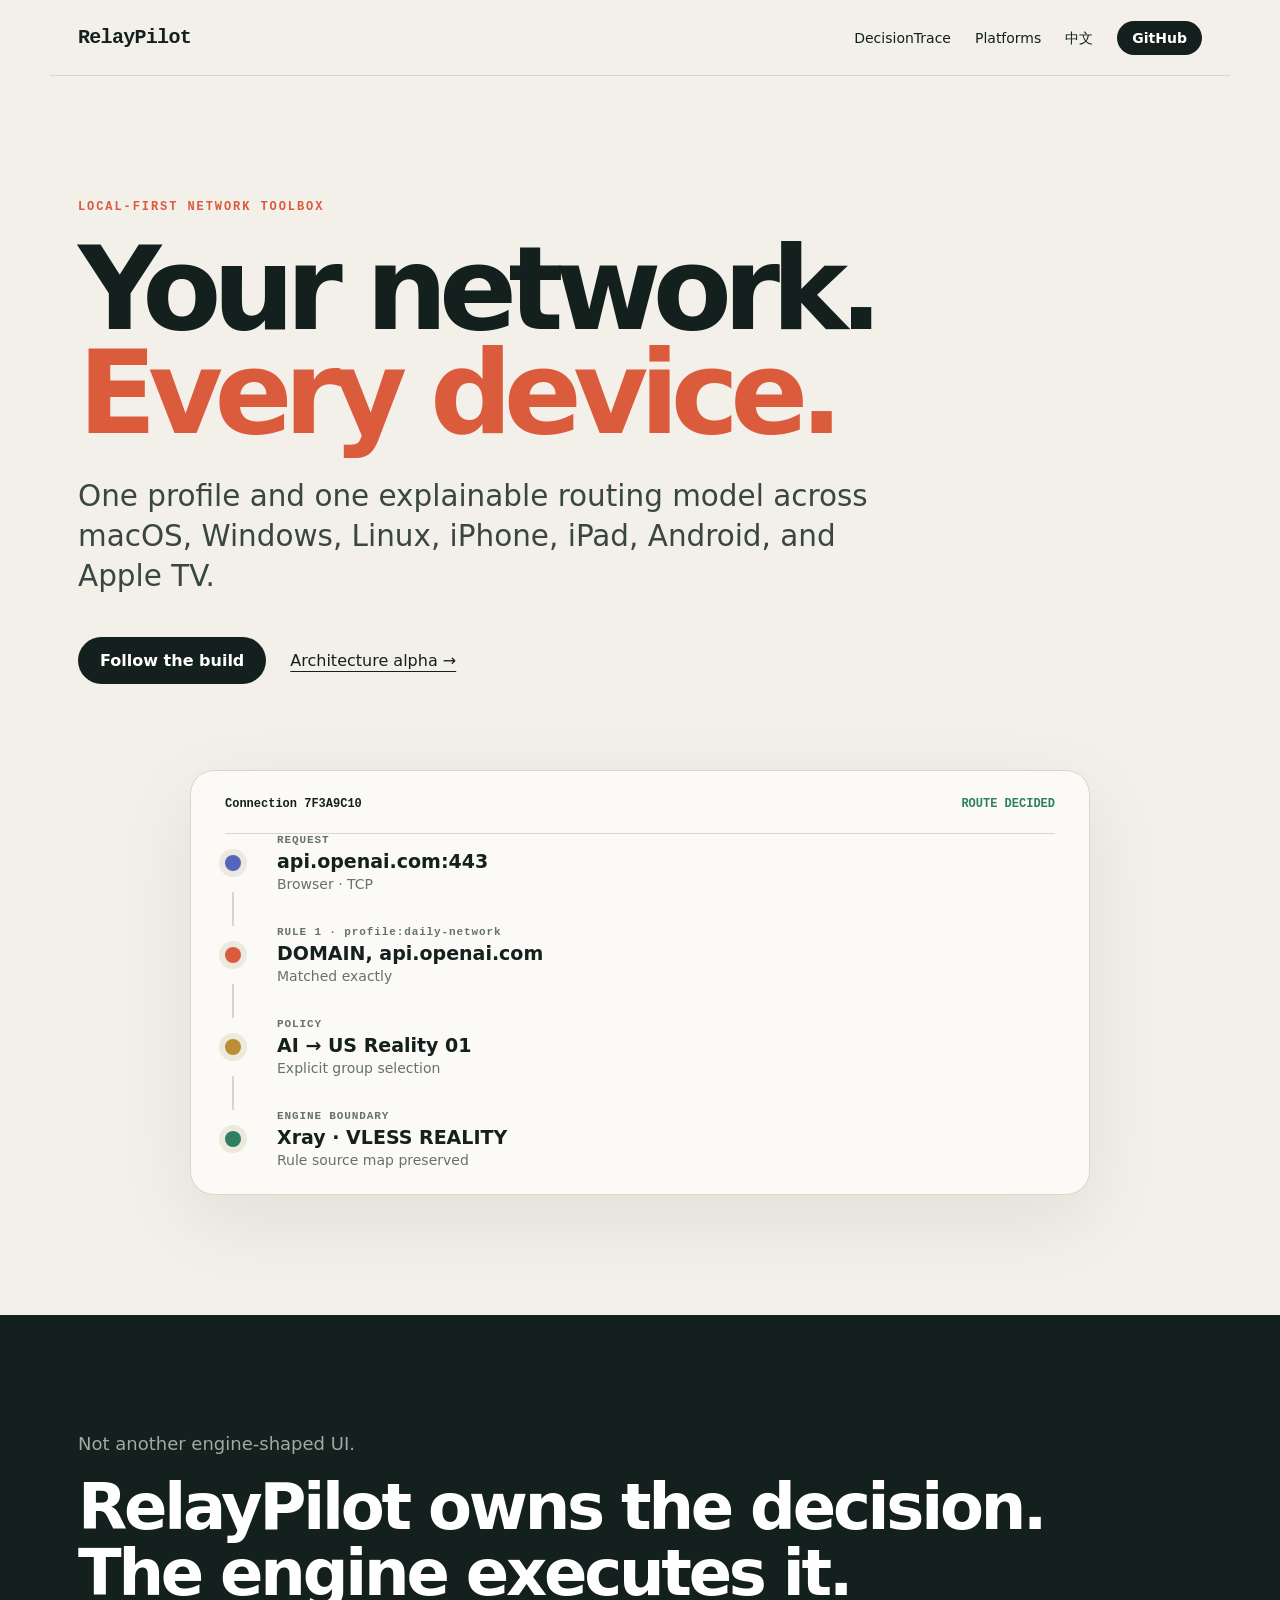
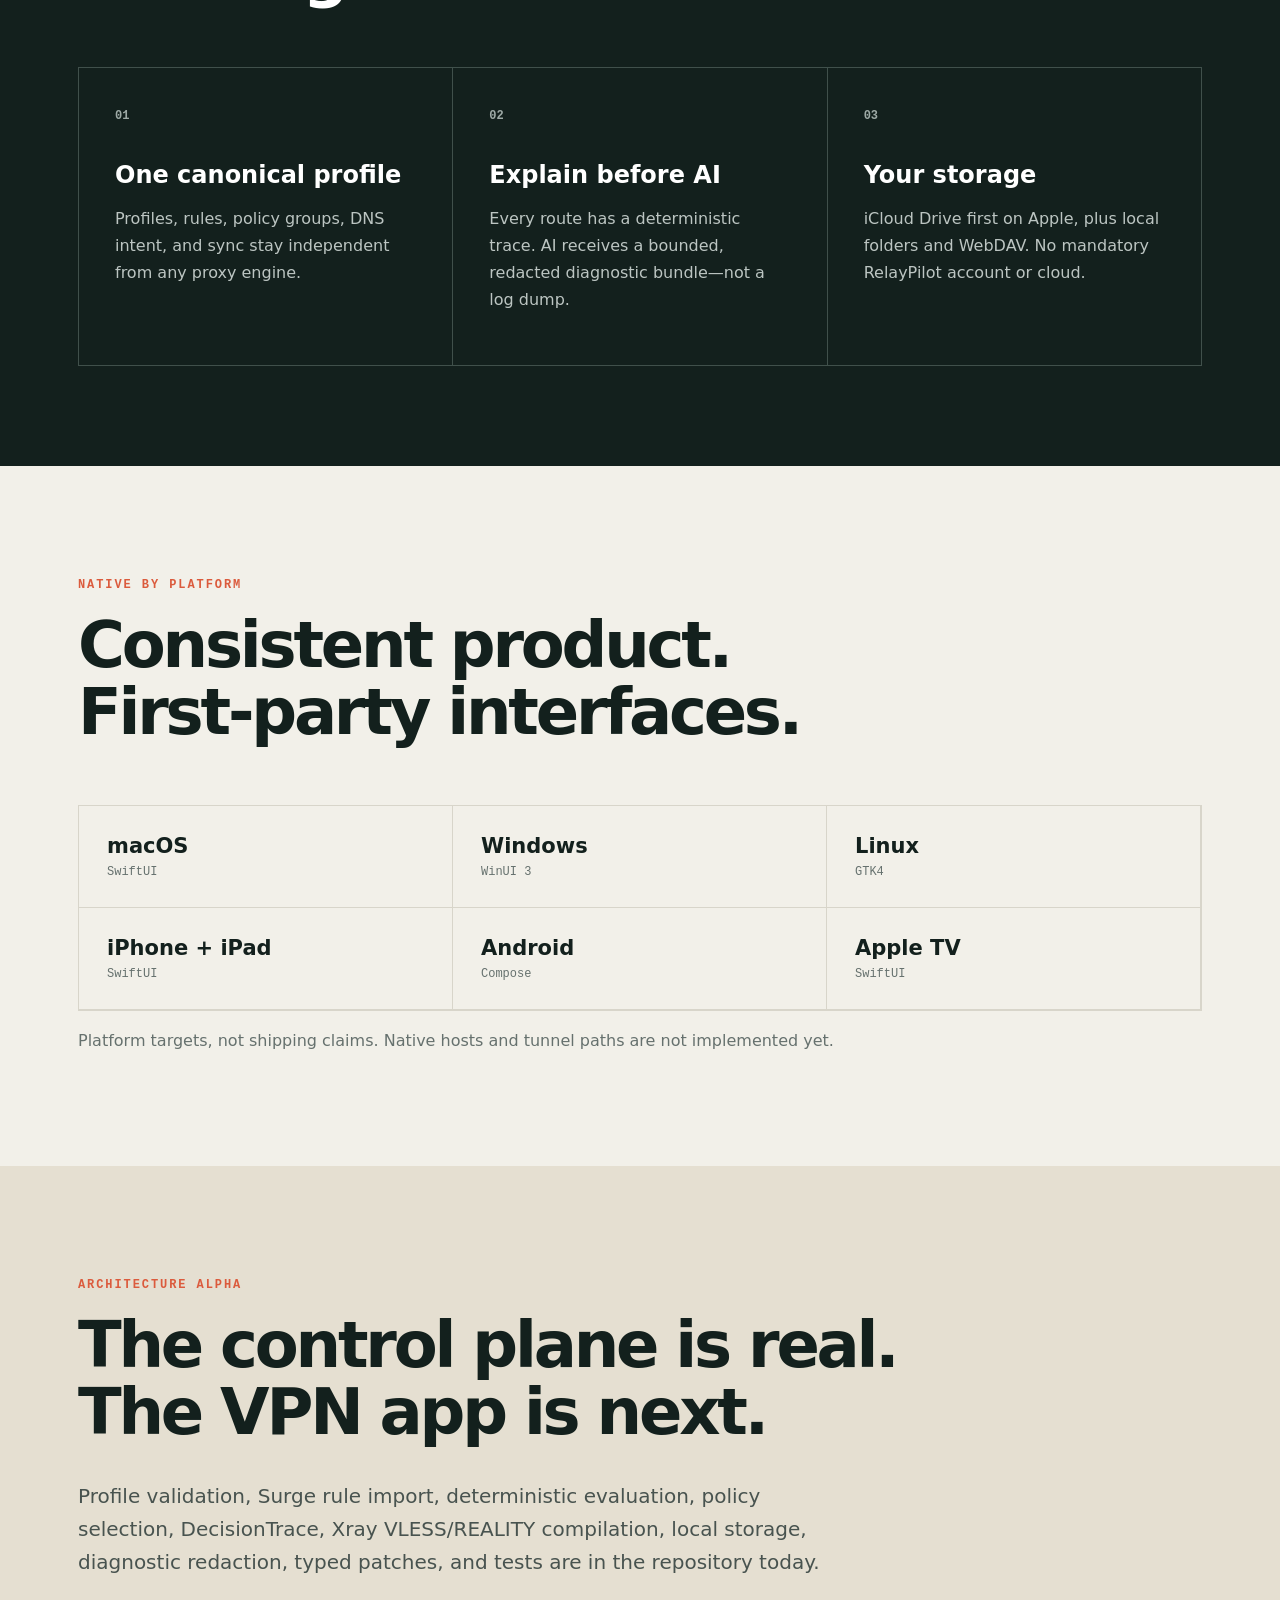
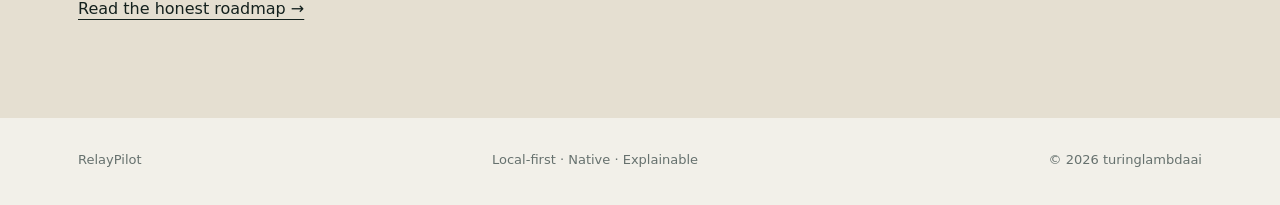
==== site/index.html @ aa58bad5 "Bootstrap RelayPilot control plane" ====
<!doctype html>
<html lang="en">
<head>
  <meta charset="utf-8">
  <meta name="viewport" content="width=device-width, initial-scale=1">
  <meta name="description" content="RelayPilot — one understandable network across every device you own.">
  <title>RelayPilot — Your network. Every device.</title>
  <link rel="stylesheet" href="styles.css">
</head>
<body>
  <nav>
    <a class="brand" href="#">RelayPilot</a>
    <div><a href="#trace">DecisionTrace</a><a href="#platforms">Platforms</a><a href="zh-CN.html">中文</a><a class="button small" href="https://github.com/turinglambdaai/relaypilot">GitHub</a></div>
  </nav>
  <main>
    <section class="hero">
      <p class="eyebrow">LOCAL-FIRST NETWORK TOOLBOX</p>
      <h1>Your network.<br><span>Every device.</span></h1>
      <p class="lead">One profile and one explainable routing model across macOS, Windows, Linux, iPhone, iPad, Android, and Apple TV.</p>
      <div class="actions"><a class="button" href="https://github.com/turinglambdaai/relaypilot">Follow the build</a><a class="text-link" href="#status">Architecture alpha →</a></div>
    </section>

    <section id="trace" class="trace-card">
      <div class="trace-head"><span>Connection 7F3A9C10</span><span class="success">ROUTE DECIDED</span></div>
      <div class="trace-row"><span class="dot app"></span><div><small>REQUEST</small><strong>api.openai.com:443</strong><p>Browser · TCP</p></div></div>
      <div class="connector"></div>
      <div class="trace-row"><span class="dot rule"></span><div><small>RULE 1 · profile:daily-network</small><strong>DOMAIN, api.openai.com</strong><p>Matched exactly</p></div></div>
      <div class="connector"></div>
      <div class="trace-row"><span class="dot policy"></span><div><small>POLICY</small><strong>AI → US Reality 01</strong><p>Explicit group selection</p></div></div>
      <div class="connector"></div>
      <div class="trace-row"><span class="dot engine"></span><div><small>ENGINE BOUNDARY</small><strong>Xray · VLESS REALITY</strong><p>Rule source map preserved</p></div></div>
    </section>

    <section class="statement">
      <p>Not another engine-shaped UI.</p>
      <h2>RelayPilot owns the decision.<br>The engine executes it.</h2>
      <div class="grid">
        <article><span>01</span><h3>One canonical profile</h3><p>Profiles, rules, policy groups, DNS intent, and sync stay independent from any proxy engine.</p></article>
        <article><span>02</span><h3>Explain before AI</h3><p>Every route has a deterministic trace. AI receives a bounded, redacted diagnostic bundle—not a log dump.</p></article>
        <article><span>03</span><h3>Your storage</h3><p>iCloud Drive first on Apple, plus local folders and WebDAV. No mandatory RelayPilot account or cloud.</p></article>
      </div>
    </section>

    <section id="platforms" class="platforms">
      <p class="eyebrow">NATIVE BY PLATFORM</p>
      <h2>Consistent product.<br>First-party interfaces.</h2>
      <div class="platform-grid"><span>macOS<small>SwiftUI</small></span><span>Windows<small>WinUI 3</small></span><span>Linux<small>GTK4</small></span><span>iPhone + iPad<small>SwiftUI</small></span><span>Android<small>Compose</small></span><span>Apple TV<small>SwiftUI</small></span></div>
      <p class="honest">Platform targets, not shipping claims. Native hosts and tunnel paths are not implemented yet.</p>
    </section>

    <section id="status" class="status">
      <p class="eyebrow">ARCHITECTURE ALPHA</p>
      <h2>The control plane is real.<br>The VPN app is next.</h2>
      <p>Profile validation, Surge rule import, deterministic evaluation, policy selection, DecisionTrace, Xray VLESS/REALITY compilation, local storage, diagnostic redaction, typed patches, and tests are in the repository today.</p>
      <a class="text-link" href="https://github.com/turinglambdaai/relaypilot/blob/main/ROADMAP.md">Read the honest roadmap →</a>
    </section>
  </main>
  <footer><span>RelayPilot</span><span>Local-first · Native · Explainable</span><span>© 2026 turinglambdaai</span></footer>
</body>
</html>
---- site/styles.css ----
:root{--ink:#13201d;--muted:#66716e;--paper:#f2f0e9;--card:#fbfaf6;--accent:#db5b3d;--green:#2f7f63;--line:#d8d5ca}*{box-sizing:border-box}html{scroll-behavior:smooth}body{margin:0;background:var(--paper);color:var(--ink);font-family:Inter,ui-sans-serif,system-ui,-apple-system,"Segoe UI",sans-serif}nav{height:76px;max-width:1180px;margin:auto;display:flex;align-items:center;justify-content:space-between;padding:0 28px;border-bottom:1px solid var(--line)}nav a{color:var(--ink);text-decoration:none;margin-left:24px;font-size:14px}.brand{font:700 20px ui-monospace,SFMono-Regular,Menlo,monospace;letter-spacing:-.7px;margin:0}.button{display:inline-block;background:var(--ink);color:white!important;border-radius:999px;padding:14px 22px;text-decoration:none;font-weight:650}.button.small{padding:9px 15px}.hero{max-width:1180px;margin:0 auto;padding:112px 28px 86px}.eyebrow{font:650 12px ui-monospace,SFMono-Regular,Menlo,monospace;letter-spacing:.16em;color:var(--accent);text-transform:uppercase}.hero h1{font-size:clamp(56px,9vw,124px);line-height:.9;letter-spacing:-.075em;margin:24px 0 32px;max-width:1000px}.hero h1 span{color:var(--accent)}.lead{font-size:clamp(20px,2.3vw,31px);line-height:1.35;max-width:800px;color:#394642}.actions{display:flex;gap:24px;align-items:center;margin-top:40px}.text-link{color:var(--ink);text-underline-offset:5px}.trace-card{max-width:900px;margin:0 auto 120px;background:var(--card);border:1px solid var(--line);border-radius:24px;padding:26px 34px;box-shadow:0 24px 80px rgba(19,32,29,.08)}.trace-head{display:flex;justify-content:space-between;padding-bottom:22px;border-bottom:1px solid var(--line);font:600 12px ui-monospace,SFMono-Regular,Menlo,monospace}.success{color:var(--green)}.trace-row{display:grid;grid-template-columns:36px 1fr;gap:16px;align-items:center}.trace-row small{display:block;color:var(--muted);font:600 11px ui-monospace,SFMono-Regular,Menlo,monospace;letter-spacing:.08em}.trace-row strong{display:block;font-size:19px;margin-top:4px}.trace-row p{margin:4px 0 0;color:var(--muted);font-size:14px}.dot{width:16px;height:16px;border-radius:50%;display:block;box-shadow:0 0 0 6px #ece9df}.dot.app{background:#5466bb}.dot.rule{background:var(--accent)}.dot.policy{background:#bc8d32}.dot.engine{background:var(--green)}.connector{height:34px;border-left:2px solid var(--line);margin-left:7px}.statement,.platforms,.status{padding:100px max(28px,calc((100vw - 1124px)/2))}.statement{background:var(--ink);color:white}.statement>p{color:#9eaaa6;font-size:18px}.statement h2,.platforms h2,.status h2{font-size:clamp(38px,5vw,67px);letter-spacing:-.05em;line-height:1.04;margin:20px 0 60px}.grid{display:grid;grid-template-columns:repeat(3,1fr);gap:1px;background:#40504b;border:1px solid #40504b}.grid article{background:var(--ink);padding:36px}.grid article>span{color:#9eaaa6;font:600 12px ui-monospace,SFMono-Regular,Menlo,monospace}.grid h3{font-size:24px;margin:38px 0 12px}.grid p{color:#bcc5c2;line-height:1.7}.platform-grid{display:grid;grid-template-columns:repeat(3,1fr);border:1px solid var(--line)}.platform-grid span{font-size:21px;font-weight:650;padding:28px;border:1px solid var(--line);margin:-1px 0 0 -1px}.platform-grid small{display:block;color:var(--muted);font:500 12px ui-monospace,SFMono-Regular,Menlo,monospace;margin-top:7px}.honest{color:var(--muted);margin-top:20px}.status{background:#e5dfd1}.status>p:not(.eyebrow){max-width:780px;font-size:20px;line-height:1.65;color:#48534f}.status h2{margin-bottom:34px}footer{max-width:1180px;margin:auto;padding:34px 28px;display:flex;justify-content:space-between;color:var(--muted);font-size:13px}@media(max-width:720px){nav div a:not(.small){display:none}.hero{padding-top:76px}.grid,.platform-grid{grid-template-columns:1fr}.trace-card{margin-left:18px;margin-right:18px;padding:22px}.actions{align-items:flex-start;flex-direction:column}footer{flex-direction:column;gap:12px}}
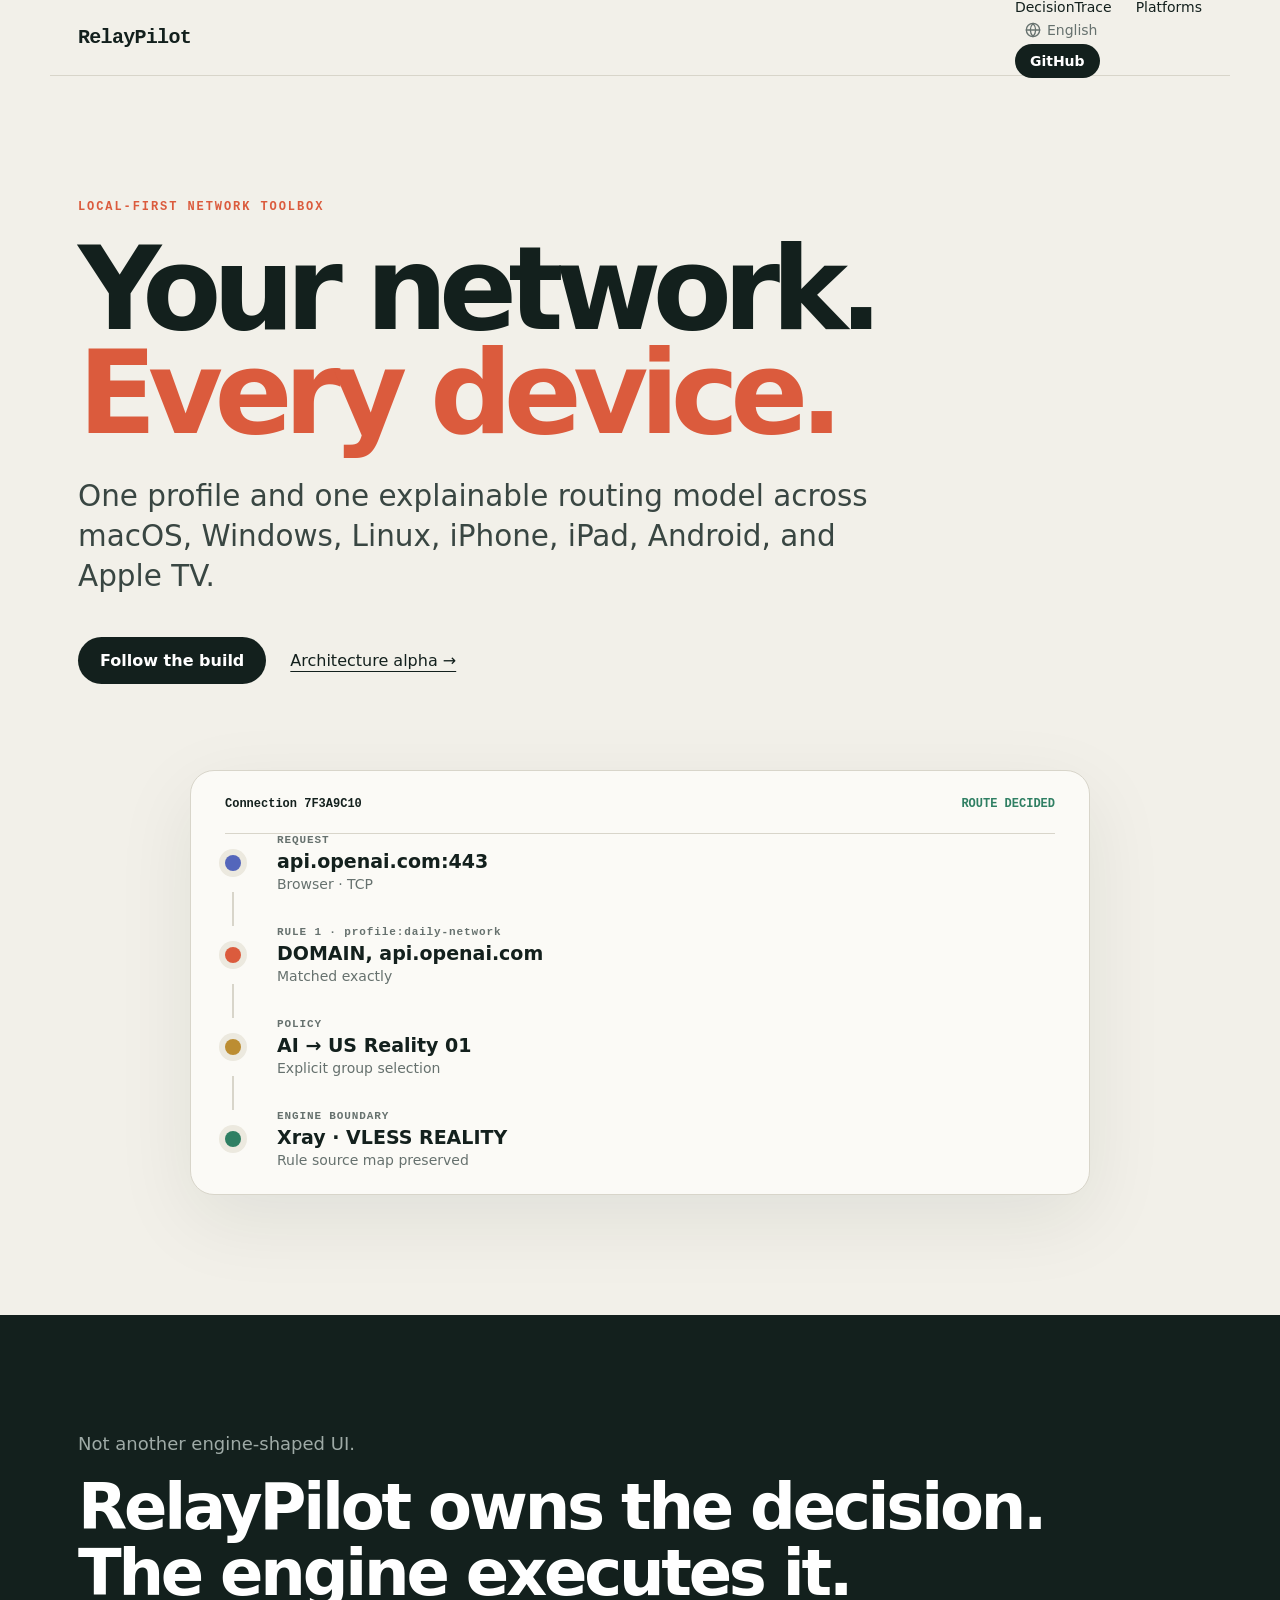
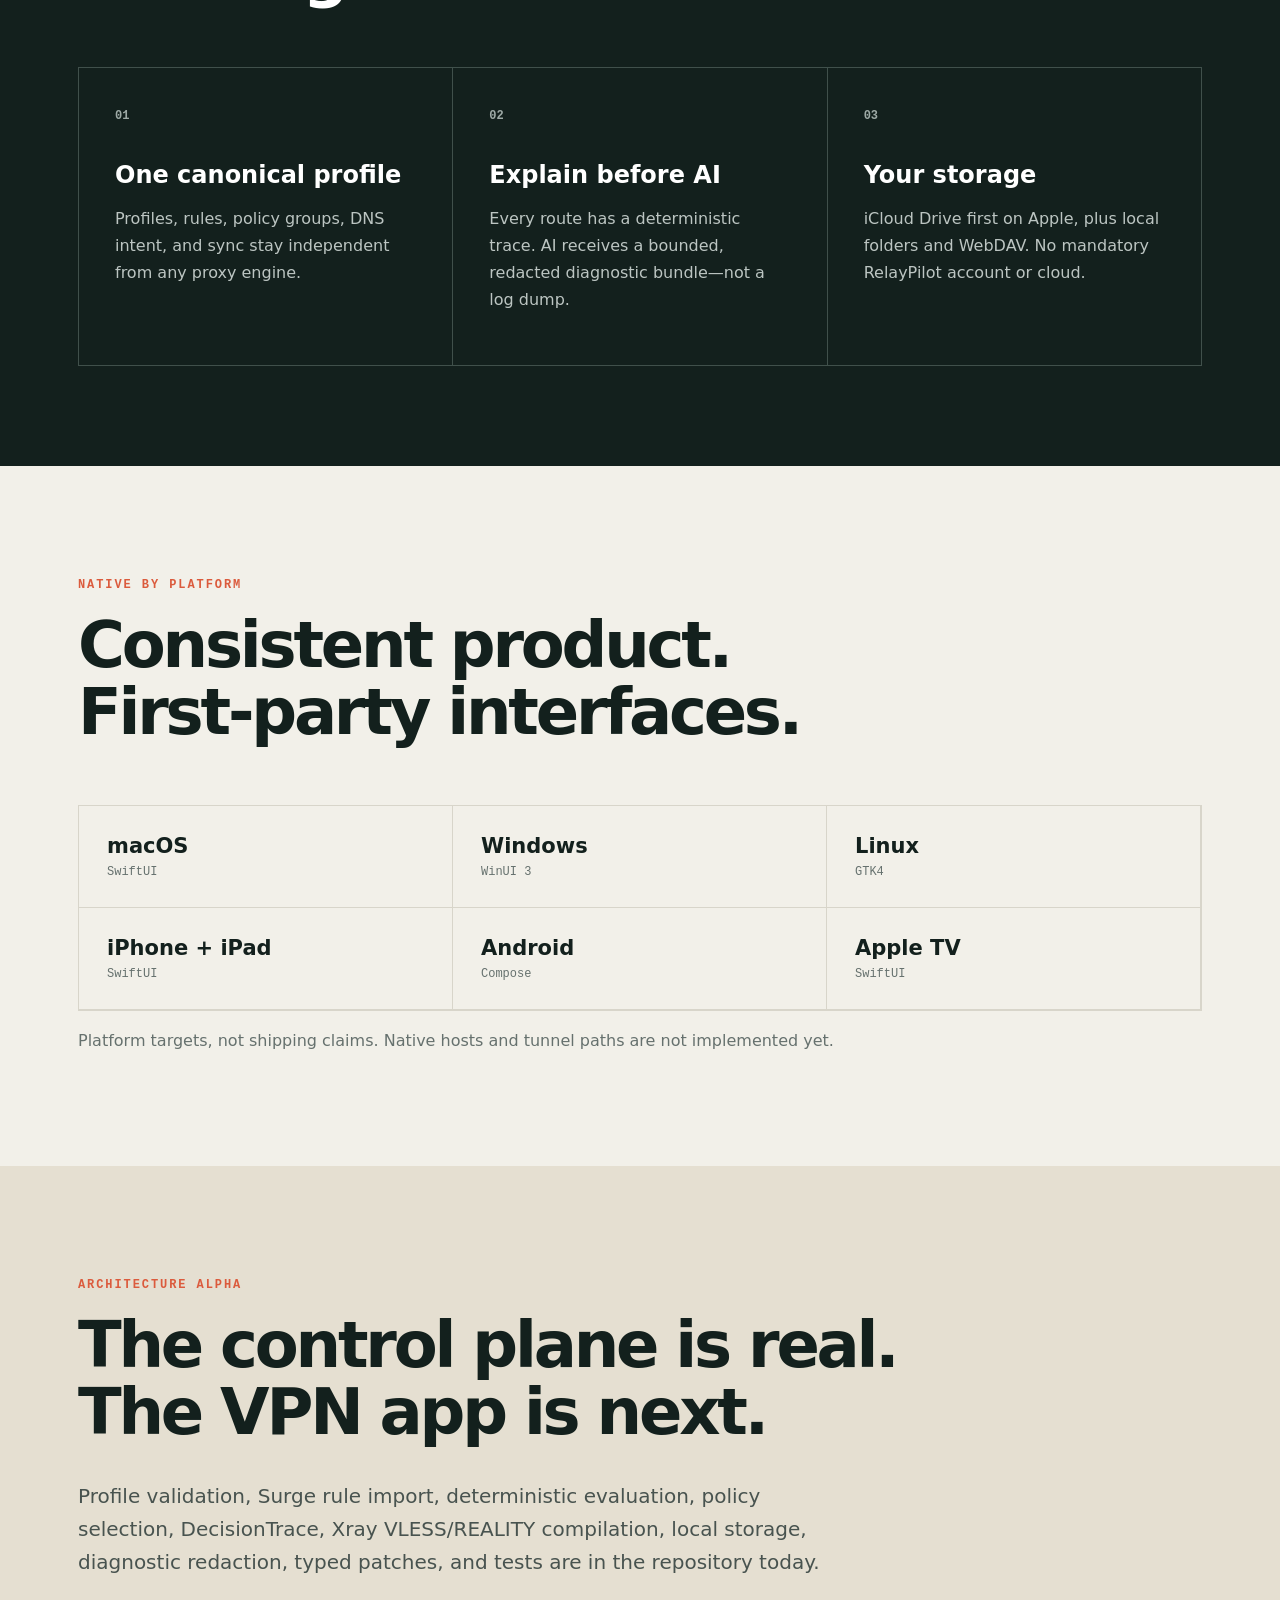
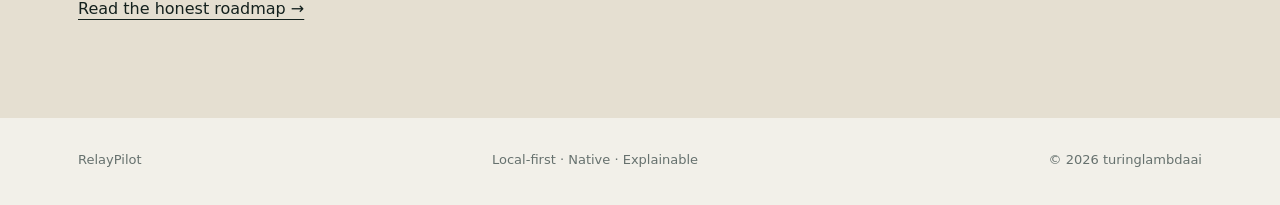
==== commit 78d579aa: "site: merge zh-CN.html into a single bilingual page with the family globe dropdown (old URL redirect" ====
--- a/site/index.html
+++ b/site/index.html
@@ -10,52 +10,108 @@
 <body>
   <nav>
     <a class="brand" href="#">RelayPilot</a>
-    <div><a href="#trace">DecisionTrace</a><a href="#platforms">Platforms</a><a href="zh-CN.html">中文</a><a class="button small" href="https://github.com/turinglambdaai/relaypilot">GitHub</a></div>
+    <div><a href="#trace">DecisionTrace</a><a href="#platforms" data-en="Platforms" data-zh="平台">Platforms</a><div class="lang-dropdown-wrapper">
+      <button class="lang-btn" type="button" onclick="void 0" aria-label="Switch language">
+        <svg width="16" height="16" viewBox="0 0 24 24" fill="none" stroke="currentColor" stroke-width="2" stroke-linecap="round" stroke-linejoin="round"><circle cx="12" cy="12" r="10"></circle><line x1="2" y1="12" x2="22" y2="12"></line><path d="M12 2a15.3 15.3 0 0 1 4 10 15.3 15.3 0 0 1-4 10 15.3 15.3 0 0 1-4-10 15.3 15.3 0 0 1 4-10z"></path></svg>
+        <span id="current-lang-label">English</span>
+      </button>
+      <ul class="lang-menu">
+        <li onclick="setLanguage('en')">English</li>
+        <li onclick="setLanguage('zh')">简体中文</li>
+      </ul>
+    </div><a class="button small" href="https://github.com/turinglambdaai/relaypilot">GitHub</a></div>
   </nav>
   <main>
     <section class="hero">
-      <p class="eyebrow">LOCAL-FIRST NETWORK TOOLBOX</p>
-      <h1>Your network.<br><span>Every device.</span></h1>
-      <p class="lead">One profile and one explainable routing model across macOS, Windows, Linux, iPhone, iPad, Android, and Apple TV.</p>
-      <div class="actions"><a class="button" href="https://github.com/turinglambdaai/relaypilot">Follow the build</a><a class="text-link" href="#status">Architecture alpha →</a></div>
+      <p class="eyebrow" data-en="LOCAL-FIRST NETWORK TOOLBOX" data-zh="LOCAL-FIRST 原生网络工具箱">LOCAL-FIRST NETWORK TOOLBOX</p>
+      <h1 data-en="Your network.<br><span>Every device.</span>" data-zh="你的网络。<br><span>每一台设备。</span>">Your network.<br><span>Every device.</span></h1>
+      <p class="lead" data-en="One profile and one explainable routing model across macOS, Windows, Linux, iPhone, iPad, Android, and Apple TV." data-zh="macOS、Windows、Linux、iPhone、iPad、Android 和 Apple TV 使用同一套 Profile 与可解释路由模型。">One profile and one explainable routing model across macOS, Windows, Linux, iPhone, iPad, Android, and Apple TV.</p>
+      <div class="actions"><a class="button" href="https://github.com/turinglambdaai/relaypilot" data-en="Follow the build" data-zh="关注开发进展">Follow the build</a><a class="text-link" href="#status" data-en="Architecture alpha →" data-zh="架构 Alpha →">Architecture alpha →</a></div>
     </section>
 
     <section id="trace" class="trace-card">
-      <div class="trace-head"><span>Connection 7F3A9C10</span><span class="success">ROUTE DECIDED</span></div>
-      <div class="trace-row"><span class="dot app"></span><div><small>REQUEST</small><strong>api.openai.com:443</strong><p>Browser · TCP</p></div></div>
+      <div class="trace-head"><span data-en="Connection 7F3A9C10" data-zh="连接 7F3A9C10">Connection 7F3A9C10</span><span class="success" data-en="ROUTE DECIDED" data-zh="路由已决定">ROUTE DECIDED</span></div>
+      <div class="trace-row"><span class="dot app"></span><div><small data-en="REQUEST" data-zh="请求">REQUEST</small><strong>api.openai.com:443</strong><p data-en="Browser · TCP" data-zh="浏览器 · TCP">Browser · TCP</p></div></div>
       <div class="connector"></div>
-      <div class="trace-row"><span class="dot rule"></span><div><small>RULE 1 · profile:daily-network</small><strong>DOMAIN, api.openai.com</strong><p>Matched exactly</p></div></div>
+      <div class="trace-row"><span class="dot rule"></span><div><small data-en="RULE 1 · profile:daily-network" data-zh="规则 1 · profile:daily-network">RULE 1 · profile:daily-network</small><strong>DOMAIN, api.openai.com</strong><p data-en="Matched exactly" data-zh="精确匹配">Matched exactly</p></div></div>
       <div class="connector"></div>
-      <div class="trace-row"><span class="dot policy"></span><div><small>POLICY</small><strong>AI → US Reality 01</strong><p>Explicit group selection</p></div></div>
+      <div class="trace-row"><span class="dot policy"></span><div><small data-en="POLICY" data-zh="策略">POLICY</small><strong>AI → US Reality 01</strong><p data-en="Explicit group selection" data-zh="策略组显式选择">Explicit group selection</p></div></div>
       <div class="connector"></div>
-      <div class="trace-row"><span class="dot engine"></span><div><small>ENGINE BOUNDARY</small><strong>Xray · VLESS REALITY</strong><p>Rule source map preserved</p></div></div>
+      <div class="trace-row"><span class="dot engine"></span><div><small data-en="ENGINE BOUNDARY" data-zh="ENGINE 边界">ENGINE BOUNDARY</small><strong>Xray · VLESS REALITY</strong><p data-en="Rule source map preserved" data-zh="保留规则源映射">Rule source map preserved</p></div></div>
     </section>
 
     <section class="statement">
-      <p>Not another engine-shaped UI.</p>
-      <h2>RelayPilot owns the decision.<br>The engine executes it.</h2>
+      <p data-en="Not another engine-shaped UI." data-zh="不是另一个按 engine 数据模型做出来的界面。">Not another engine-shaped UI.</p>
+      <h2 data-en="RelayPilot owns the decision.<br>The engine executes it." data-zh="RelayPilot 做出决定。<br>Engine 负责执行。">RelayPilot owns the decision.<br>The engine executes it.</h2>
       <div class="grid">
-        <article><span>01</span><h3>One canonical profile</h3><p>Profiles, rules, policy groups, DNS intent, and sync stay independent from any proxy engine.</p></article>
-        <article><span>02</span><h3>Explain before AI</h3><p>Every route has a deterministic trace. AI receives a bounded, redacted diagnostic bundle—not a log dump.</p></article>
-        <article><span>03</span><h3>Your storage</h3><p>iCloud Drive first on Apple, plus local folders and WebDAV. No mandatory RelayPilot account or cloud.</p></article>
+        <article><span>01</span><h3 data-en="One canonical profile" data-zh="一套 canonical profile">One canonical profile</h3><p data-en="Profiles, rules, policy groups, DNS intent, and sync stay independent from any proxy engine." data-zh="Profile、规则、策略组、DNS 意图与同步不绑定任何 proxy engine。">Profiles, rules, policy groups, DNS intent, and sync stay independent from any proxy engine.</p></article>
+        <article><span>02</span><h3 data-en="Explain before AI" data-zh="不依赖 AI 也能解释">Explain before AI</h3><p data-en="Every route has a deterministic trace. AI receives a bounded, redacted diagnostic bundle—not a log dump." data-zh="每条路由都有确定性 trace；AI 只接收有边界、已脱敏的诊断包。">Every route has a deterministic trace. AI receives a bounded, redacted diagnostic bundle—not a log dump.</p></article>
+        <article><span>03</span><h3 data-en="Your storage" data-zh="使用你的存储">Your storage</h3><p data-en="iCloud Drive first on Apple, plus local folders and WebDAV. No mandatory RelayPilot account or cloud." data-zh="Apple 优先 iCloud Drive，并支持本地文件夹与 WebDAV；不强制账号或云。">iCloud Drive first on Apple, plus local folders and WebDAV. No mandatory RelayPilot account or cloud.</p></article>
       </div>
     </section>
 
     <section id="platforms" class="platforms">
-      <p class="eyebrow">NATIVE BY PLATFORM</p>
-      <h2>Consistent product.<br>First-party interfaces.</h2>
+      <p class="eyebrow" data-en="NATIVE BY PLATFORM" data-zh="各平台真原生">NATIVE BY PLATFORM</p>
+      <h2 data-en="Consistent product.<br>First-party interfaces." data-zh="一致的产品。<br>第一方原生界面。">Consistent product.<br>First-party interfaces.</h2>
       <div class="platform-grid"><span>macOS<small>SwiftUI</small></span><span>Windows<small>WinUI 3</small></span><span>Linux<small>GTK4</small></span><span>iPhone + iPad<small>SwiftUI</small></span><span>Android<small>Compose</small></span><span>Apple TV<small>SwiftUI</small></span></div>
-      <p class="honest">Platform targets, not shipping claims. Native hosts and tunnel paths are not implemented yet.</p>
+      <p class="honest" data-en="Platform targets, not shipping claims. Native hosts and tunnel paths are not implemented yet." data-zh="这是平台目标，不是已支持声明；native host 与 tunnel path 尚未完成。">Platform targets, not shipping claims. Native hosts and tunnel paths are not implemented yet.</p>
     </section>
 
     <section id="status" class="status">
-      <p class="eyebrow">ARCHITECTURE ALPHA</p>
-      <h2>The control plane is real.<br>The VPN app is next.</h2>
-      <p>Profile validation, Surge rule import, deterministic evaluation, policy selection, DecisionTrace, Xray VLESS/REALITY compilation, local storage, diagnostic redaction, typed patches, and tests are in the repository today.</p>
-      <a class="text-link" href="https://github.com/turinglambdaai/relaypilot/blob/main/ROADMAP.md">Read the honest roadmap →</a>
+      <p class="eyebrow" data-en="ARCHITECTURE ALPHA" data-zh="架构 ALPHA">ARCHITECTURE ALPHA</p>
+      <h2 data-en="The control plane is real.<br>The VPN app is next." data-zh="控制平面已落地。<br>下一步是真实 VPN 路径。">The control plane is real.<br>The VPN app is next.</h2>
+      <p data-en="Profile validation, Surge rule import, deterministic evaluation, policy selection, DecisionTrace, Xray VLESS/REALITY compilation, local storage, diagnostic redaction, typed patches, and tests are in the repository today." data-zh="Profile 校验、Surge 规则导入、确定性求值、策略选择、DecisionTrace、Xray VLESS/REALITY 编译、本地 storage、诊断脱敏、typed patch 和测试都已进入仓库。">Profile validation, Surge rule import, deterministic evaluation, policy selection, DecisionTrace, Xray VLESS/REALITY compilation, local storage, diagnostic redaction, typed patches, and tests are in the repository today.</p>
+      <a class="text-link" href="https://github.com/turinglambdaai/relaypilot/blob/main/ROADMAP.md" data-en="Read the honest roadmap →" data-zh="查看诚实路线图 →">Read the honest roadmap →</a>
     </section>
   </main>
-  <footer><span>RelayPilot</span><span>Local-first · Native · Explainable</span><span>© 2026 turinglambdaai</span></footer>
+  <footer><span>RelayPilot</span><span data-en="Local-first · Native · Explainable" data-zh="Local-first · 原生 · 可解释">Local-first · Native · Explainable</span><span>© 2026 turinglambdaai</span></footer>
+  <script>
+    // language dropdown: unified family policy (explicit choice wins; otherwise browser locale)
+    var LANGUAGE_OVERRIDE_KEY = 'relaypilot-lang-override-v2';
+    var LANGUAGE_LEGACY_KEYS = ['site-lang'];
+    var pageMetadata = {
+      en: { title: 'RelayPilot — Your network. Every device.', description: 'RelayPilot — one understandable network across every device you own.' },
+      zh: { title: 'RelayPilot — 你的网络，每一台设备', description: 'RelayPilot — 一套可解释的网络，覆盖你的每一台设备。' }
+    };
+    function readLanguageOverride() {
+      try {
+        var v = localStorage.getItem(LANGUAGE_OVERRIDE_KEY);
+        if (v !== 'zh' && v !== 'en') {
+          for (var i = 0; i < LANGUAGE_LEGACY_KEYS.length; i++) {
+            var legacy = localStorage.getItem(LANGUAGE_LEGACY_KEYS[i]);
+            if (legacy === 'zh' || legacy === 'en') { v = legacy; try { localStorage.setItem(LANGUAGE_OVERRIDE_KEY, v); } catch (e) {} break; }
+          }
+        }
+        return v === 'zh' || v === 'en' ? v : null;
+      } catch (e) { return null; }
+    }
+    function detectBrowserLanguage() {
+      var locale = (navigator.languages && navigator.languages[0]) || navigator.language || '';
+      return String(locale).toLowerCase().indexOf('zh') === 0 ? 'zh' : 'en';
+    }
+    function applyLanguage(lang, persist) {
+      if (persist) { try { localStorage.setItem(LANGUAGE_OVERRIDE_KEY, lang); } catch (e) { /* private mode */ } }
+      document.querySelectorAll('[data-en]').forEach(function (el) {
+        var html = el.getAttribute('data-' + lang);
+        if (html !== null) el.innerHTML = html;
+      });
+      document.documentElement.lang = lang === 'zh' ? 'zh-CN' : 'en';
+      document.documentElement.setAttribute('data-language', lang);
+      var label = document.getElementById('current-lang-label');
+      if (label) label.textContent = lang === 'zh' ? '简体中文' : 'English';
+      var metadata = pageMetadata[lang];
+      if (metadata) {
+        document.title = metadata.title;
+        var d = document.querySelector('meta[name="description"]');
+        if (d) d.setAttribute('content', metadata.description);
+      }
+    }
+    function setLanguage(lang) { if (lang === 'zh' || lang === 'en') applyLanguage(lang, true); }
+    applyLanguage(readLanguageOverride() || detectBrowserLanguage(), false);
+    LANGUAGE_LEGACY_KEYS.forEach(function (k) { try { localStorage.removeItem(k); } catch (e) { /* private mode */ } });
+    window.addEventListener('languagechange', function () {
+      if (!readLanguageOverride()) applyLanguage(detectBrowserLanguage(), false);
+    });
+  </script>
 </body>
 </html>
-
--- a/site/styles.css
+++ b/site/styles.css
@@ -1,2 +1,4 @@
 :root{--ink:#13201d;--muted:#66716e;--paper:#f2f0e9;--card:#fbfaf6;--accent:#db5b3d;--green:#2f7f63;--line:#d8d5ca}*{box-sizing:border-box}html{scroll-behavior:smooth}body{margin:0;background:var(--paper);color:var(--ink);font-family:Inter,ui-sans-serif,system-ui,-apple-system,"Segoe UI",sans-serif}nav{height:76px;max-width:1180px;margin:auto;display:flex;align-items:center;justify-content:space-between;padding:0 28px;border-bottom:1px solid var(--line)}nav a{color:var(--ink);text-decoration:none;margin-left:24px;font-size:14px}.brand{font:700 20px ui-monospace,SFMono-Regular,Menlo,monospace;letter-spacing:-.7px;margin:0}.button{display:inline-block;background:var(--ink);color:white!important;border-radius:999px;padding:14px 22px;text-decoration:none;font-weight:650}.button.small{padding:9px 15px}.hero{max-width:1180px;margin:0 auto;padding:112px 28px 86px}.eyebrow{font:650 12px ui-monospace,SFMono-Regular,Menlo,monospace;letter-spacing:.16em;color:var(--accent);text-transform:uppercase}.hero h1{font-size:clamp(56px,9vw,124px);line-height:.9;letter-spacing:-.075em;margin:24px 0 32px;max-width:1000px}.hero h1 span{color:var(--accent)}.lead{font-size:clamp(20px,2.3vw,31px);line-height:1.35;max-width:800px;color:#394642}.actions{display:flex;gap:24px;align-items:center;margin-top:40px}.text-link{color:var(--ink);text-underline-offset:5px}.trace-card{max-width:900px;margin:0 auto 120px;background:var(--card);border:1px solid var(--line);border-radius:24px;padding:26px 34px;box-shadow:0 24px 80px rgba(19,32,29,.08)}.trace-head{display:flex;justify-content:space-between;padding-bottom:22px;border-bottom:1px solid var(--line);font:600 12px ui-monospace,SFMono-Regular,Menlo,monospace}.success{color:var(--green)}.trace-row{display:grid;grid-template-columns:36px 1fr;gap:16px;align-items:center}.trace-row small{display:block;color:var(--muted);font:600 11px ui-monospace,SFMono-Regular,Menlo,monospace;letter-spacing:.08em}.trace-row strong{display:block;font-size:19px;margin-top:4px}.trace-row p{margin:4px 0 0;color:var(--muted);font-size:14px}.dot{width:16px;height:16px;border-radius:50%;display:block;box-shadow:0 0 0 6px #ece9df}.dot.app{background:#5466bb}.dot.rule{background:var(--accent)}.dot.policy{background:#bc8d32}.dot.engine{background:var(--green)}.connector{height:34px;border-left:2px solid var(--line);margin-left:7px}.statement,.platforms,.status{padding:100px max(28px,calc((100vw - 1124px)/2))}.statement{background:var(--ink);color:white}.statement>p{color:#9eaaa6;font-size:18px}.statement h2,.platforms h2,.status h2{font-size:clamp(38px,5vw,67px);letter-spacing:-.05em;line-height:1.04;margin:20px 0 60px}.grid{display:grid;grid-template-columns:repeat(3,1fr);gap:1px;background:#40504b;border:1px solid #40504b}.grid article{background:var(--ink);padding:36px}.grid article>span{color:#9eaaa6;font:600 12px ui-monospace,SFMono-Regular,Menlo,monospace}.grid h3{font-size:24px;margin:38px 0 12px}.grid p{color:#bcc5c2;line-height:1.7}.platform-grid{display:grid;grid-template-columns:repeat(3,1fr);border:1px solid var(--line)}.platform-grid span{font-size:21px;font-weight:650;padding:28px;border:1px solid var(--line);margin:-1px 0 0 -1px}.platform-grid small{display:block;color:var(--muted);font:500 12px ui-monospace,SFMono-Regular,Menlo,monospace;margin-top:7px}.honest{color:var(--muted);margin-top:20px}.status{background:#e5dfd1}.status>p:not(.eyebrow){max-width:780px;font-size:20px;line-height:1.65;color:#48534f}.status h2{margin-bottom:34px}footer{max-width:1180px;margin:auto;padding:34px 28px;display:flex;justify-content:space-between;color:var(--muted);font-size:13px}@media(max-width:720px){nav div a:not(.small){display:none}.hero{padding-top:76px}.grid,.platform-grid{grid-template-columns:1fr}.trace-card{margin-left:18px;margin-right:18px;padding:22px}.actions{align-items:flex-start;flex-direction:column}footer{flex-direction:column;gap:12px}}
 
+/* language dropdown (family standard) */
+.lang-dropdown-wrapper{position:relative;margin-left:24px}.lang-btn{display:flex;align-items:center;gap:6px;background:none;border:none;cursor:pointer;font-family:inherit;font-size:14px;color:var(--muted);padding:6px 10px;border-radius:8px;transition:color .15s,background .15s}.lang-btn:hover{color:var(--accent);background:rgba(219,91,61,.1)}.lang-menu{position:absolute;top:calc(100% + 6px);right:0;background:var(--card);border:1px solid var(--line);border-radius:10px;box-shadow:0 12px 32px rgba(19,32,29,.12);padding:6px;min-width:132px;margin:0;list-style:none;opacity:0;visibility:hidden;transform:translateY(-4px);transition:opacity .18s,visibility .18s,transform .18s;z-index:10000}.lang-dropdown-wrapper:hover .lang-menu,.lang-dropdown-wrapper:focus-within .lang-menu{opacity:1;visibility:visible;transform:translateY(0)}.lang-menu li{padding:7px 12px;font-size:14px;color:var(--ink);border-radius:6px;cursor:pointer;transition:background .15s,color .15s}.lang-menu li:hover{background:rgba(219,91,61,.1);color:var(--accent)}
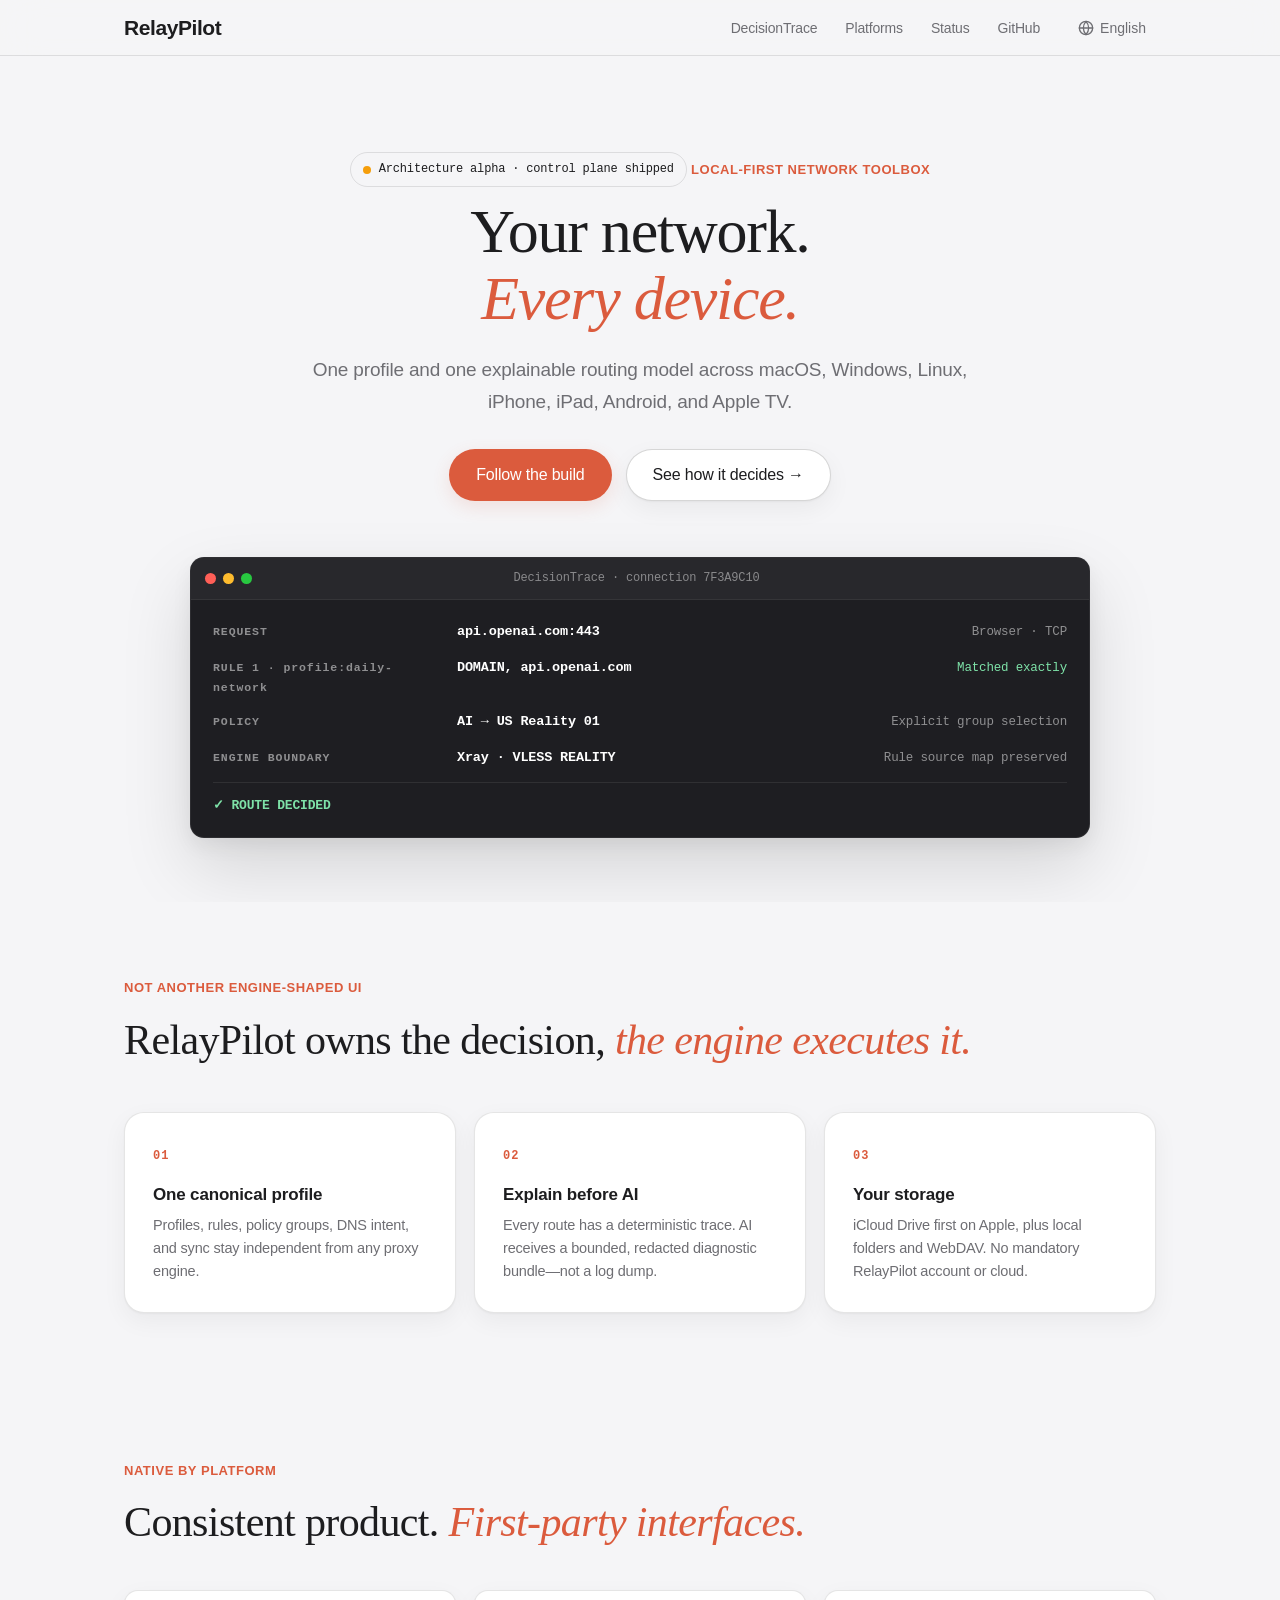
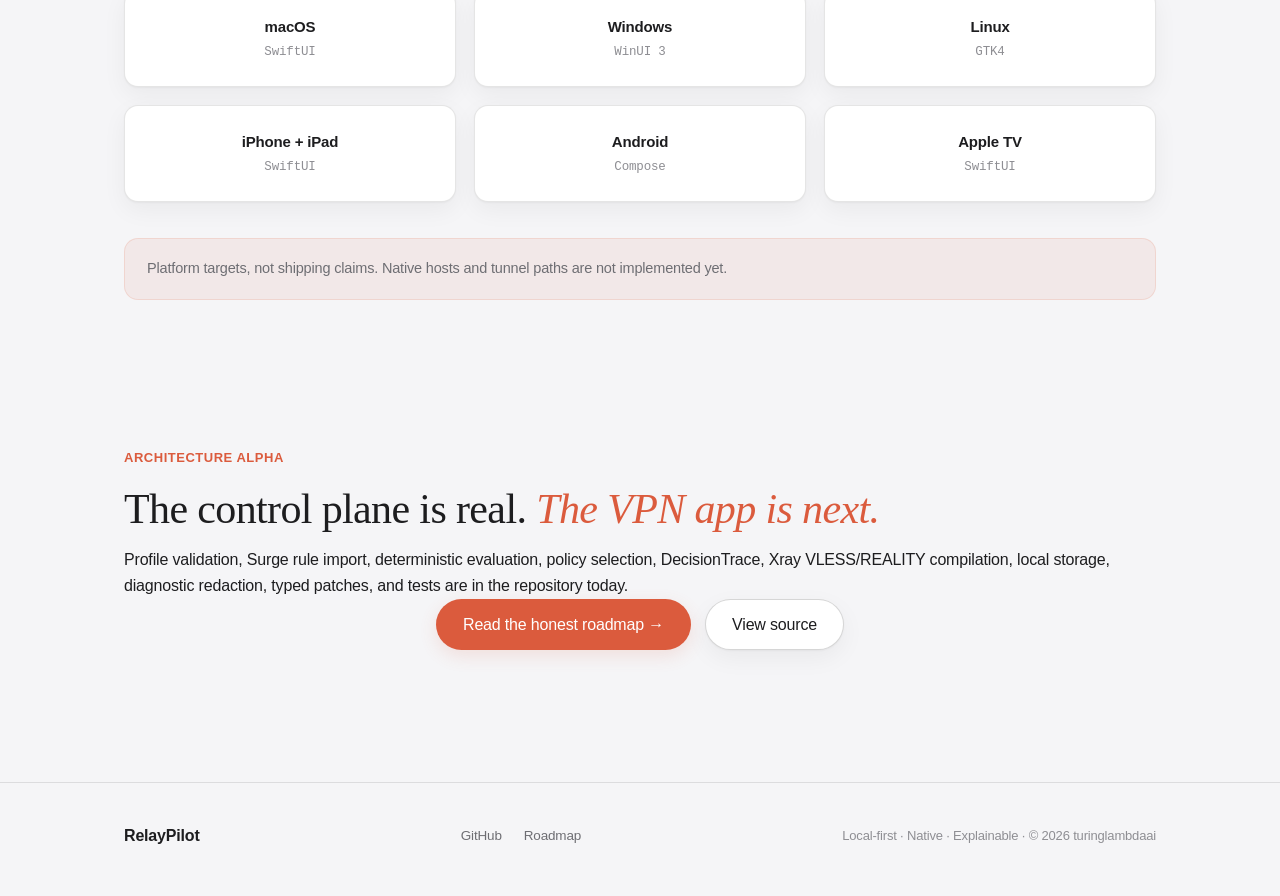
==== commit a16463f6: "site: adopt the shared family design system (styles.css + unified nav/lang script) Replace the bespo" ====
--- a/site/index.html
+++ b/site/index.html
@@ -1,117 +1,164 @@
-<!doctype html>
+<!DOCTYPE html>
 <html lang="en">
 <head>
-  <meta charset="utf-8">
-  <meta name="viewport" content="width=device-width, initial-scale=1">
+  <meta charset="UTF-8">
+  <meta name="viewport" content="width=device-width, initial-scale=1.0">
+  <title>RelayPilot — Your network. Every device.</title>
   <meta name="description" content="RelayPilot — one understandable network across every device you own.">
-  <title>RelayPilot — Your network. Every device.</title>
   <link rel="stylesheet" href="styles.css">
+  <style>
+    /* relaypilot product accent (family token skeleton, per-site hue) */
+    :root { --accent:#DB5B3D; --accent-hover:#C2492E; --accent-soft:rgba(219,91,61,.14); --accent-tint:rgba(219,91,61,.08); }
+    .status-pill { display:inline-flex; gap:8px; align-items:center; padding:7px 12px; border-radius:999px; border:1px solid var(--border); font-family:var(--font-mono); font-size:12px; }
+    .status-dot { width:8px; height:8px; border-radius:50%; background:#F59E0B; }
+    .card-num { font-family:var(--font-mono); font-size:12px; font-weight:600; color:var(--accent); letter-spacing:.08em; }
+    .trace-body { white-space:normal; display:flex; flex-direction:column; gap:12px; }
+    .trace-line { display:grid; grid-template-columns:230px 1fr auto; gap:14px; align-items:baseline; }
+    .trace-label { color:rgba(255,255,255,.5); font-size:11.5px; letter-spacing:.08em; font-weight:600; }
+    .trace-main { color:#fff; font-weight:600; }
+    .trace-note { color:rgba(255,255,255,.5); font-size:12.5px; text-align:right; }
+    .trace-note.ok { color:#7EE2A8; }
+    .trace-verdict { border-top:1px solid rgba(255,255,255,.08); padding-top:12px; color:#7EE2A8; font-weight:600; font-size:13px; }
+    @media (max-width:700px){ .trace-line { grid-template-columns:1fr; gap:2px; } .trace-note { text-align:left; } }
+  </style>
 </head>
 <body>
-  <nav>
-    <a class="brand" href="#">RelayPilot</a>
-    <div><a href="#trace">DecisionTrace</a><a href="#platforms" data-en="Platforms" data-zh="平台">Platforms</a><div class="lang-dropdown-wrapper">
-      <button class="lang-btn" type="button" onclick="void 0" aria-label="Switch language">
-        <svg width="16" height="16" viewBox="0 0 24 24" fill="none" stroke="currentColor" stroke-width="2" stroke-linecap="round" stroke-linejoin="round"><circle cx="12" cy="12" r="10"></circle><line x1="2" y1="12" x2="22" y2="12"></line><path d="M12 2a15.3 15.3 0 0 1 4 10 15.3 15.3 0 0 1-4 10 15.3 15.3 0 0 1-4-10 15.3 15.3 0 0 1 4-10z"></path></svg>
-        <span id="current-lang-label">English</span>
-      </button>
-      <ul class="lang-menu">
-        <li onclick="setLanguage('en')">English</li>
-        <li onclick="setLanguage('zh')">简体中文</li>
+  <nav class="nav-container">
+    <div class="nav-wrapper">
+      <div class="nav-brand">RelayPilot</div>
+      <ul class="nav-menu">
+        <li><a href="#trace" data-en="DecisionTrace" data-zh="DecisionTrace">DecisionTrace</a></li>
+        <li><a href="#platforms" class="optional" data-en="Platforms" data-zh="平台">Platforms</a></li>
+        <li><a href="#status" class="optional" data-en="Status" data-zh="状态">Status</a></li>
+        <li><a href="https://github.com/turinglambdaai/relaypilot">GitHub</a></li>
+        <li class="lang-dropdown-wrapper">
+          <button class="lang-btn" type="button" onclick="void 0" aria-label="Switch language">
+            <svg width="16" height="16" viewBox="0 0 24 24" fill="none" stroke="currentColor" stroke-width="2" stroke-linecap="round" stroke-linejoin="round"><circle cx="12" cy="12" r="10"></circle><line x1="2" y1="12" x2="22" y2="12"></line><path d="M12 2a15.3 15.3 0 0 1 4 10 15.3 15.3 0 0 1-4 10 15.3 15.3 0 0 1-4-10 15.3 15.3 0 0 1 4-10z"></path></svg>
+            <span id="current-lang-label" data-en="English" data-zh="简体中文">English</span>
+          </button>
+          <ul class="lang-menu">
+            <li onclick="setLanguage('en')">English</li>
+            <li onclick="setLanguage('zh')">简体中文</li>
+          </ul>
+        </li>
       </ul>
-    </div><a class="button small" href="https://github.com/turinglambdaai/relaypilot">GitHub</a></div>
+    </div>
   </nav>
-  <main>
-    <section class="hero">
-      <p class="eyebrow" data-en="LOCAL-FIRST NETWORK TOOLBOX" data-zh="LOCAL-FIRST 原生网络工具箱">LOCAL-FIRST NETWORK TOOLBOX</p>
-      <h1 data-en="Your network.<br><span>Every device.</span>" data-zh="你的网络。<br><span>每一台设备。</span>">Your network.<br><span>Every device.</span></h1>
+
+  <section class="hero" id="overview">
+    <div class="container">
+      <div class="status-pill"><span class="status-dot"></span><span data-en="Architecture alpha · control plane shipped" data-zh="架构 Alpha · 控制平面已交付">Architecture alpha · control plane shipped</span></div>
+      <span class="eyebrow" data-en="Local-first network toolbox" data-zh="LOCAL-FIRST 原生网络工具箱">Local-first network toolbox</span>
+      <h1><span data-en="Your network." data-zh="你的网络，">Your network.</span> <span class="accent" data-en="Every device." data-zh="每一台设备。">Every device.</span></h1>
       <p class="lead" data-en="One profile and one explainable routing model across macOS, Windows, Linux, iPhone, iPad, Android, and Apple TV." data-zh="macOS、Windows、Linux、iPhone、iPad、Android 和 Apple TV 使用同一套 Profile 与可解释路由模型。">One profile and one explainable routing model across macOS, Windows, Linux, iPhone, iPad, Android, and Apple TV.</p>
-      <div class="actions"><a class="button" href="https://github.com/turinglambdaai/relaypilot" data-en="Follow the build" data-zh="关注开发进展">Follow the build</a><a class="text-link" href="#status" data-en="Architecture alpha →" data-zh="架构 Alpha →">Architecture alpha →</a></div>
-    </section>
+      <div class="hero-buttons">
+        <a href="https://github.com/turinglambdaai/relaypilot" class="btn btn-primary" data-en="Follow the build" data-zh="关注开发进展">Follow the build</a>
+        <a href="#trace" class="btn btn-secondary" data-en="See how it decides →" data-zh="看它如何决策 →">See how it decides →</a>
+      </div>
+      <div class="hero-visual">
+        <div class="code-window">
+          <div class="window-header">
+            <div class="window-controls"><span class="traffic-light close"></span><span class="traffic-light minimize"></span><span class="traffic-light maximize"></span></div>
+            <div class="window-title">DecisionTrace · connection 7F3A9C10</div>
+          </div>
+          <div class="code-body trace-body">
+            <div class="trace-line"><span class="trace-label" data-en="REQUEST" data-zh="请求">REQUEST</span><span class="trace-main">api.openai.com:443</span><span class="trace-note" data-en="Browser · TCP" data-zh="浏览器 · TCP">Browser · TCP</span></div>
+            <div class="trace-line"><span class="trace-label" data-en="RULE 1 · profile:daily-network" data-zh="规则 1 · profile:daily-network">RULE 1 · profile:daily-network</span><span class="trace-main">DOMAIN, api.openai.com</span><span class="trace-note ok" data-en="Matched exactly" data-zh="精确匹配">Matched exactly</span></div>
+            <div class="trace-line"><span class="trace-label" data-en="POLICY" data-zh="策略">POLICY</span><span class="trace-main">AI → US Reality 01</span><span class="trace-note" data-en="Explicit group selection" data-zh="策略组显式选择">Explicit group selection</span></div>
+            <div class="trace-line"><span class="trace-label" data-en="ENGINE BOUNDARY" data-zh="ENGINE 边界">ENGINE BOUNDARY</span><span class="trace-main">Xray · VLESS REALITY</span><span class="trace-note" data-en="Rule source map preserved" data-zh="保留规则源映射">Rule source map preserved</span></div>
+            <div class="trace-verdict">✓ <span data-en="ROUTE DECIDED" data-zh="路由已决定">ROUTE DECIDED</span></div>
+          </div>
+        </div>
+      </div>
+    </div>
+  </section>
 
-    <section id="trace" class="trace-card">
-      <div class="trace-head"><span data-en="Connection 7F3A9C10" data-zh="连接 7F3A9C10">Connection 7F3A9C10</span><span class="success" data-en="ROUTE DECIDED" data-zh="路由已决定">ROUTE DECIDED</span></div>
-      <div class="trace-row"><span class="dot app"></span><div><small data-en="REQUEST" data-zh="请求">REQUEST</small><strong>api.openai.com:443</strong><p data-en="Browser · TCP" data-zh="浏览器 · TCP">Browser · TCP</p></div></div>
-      <div class="connector"></div>
-      <div class="trace-row"><span class="dot rule"></span><div><small data-en="RULE 1 · profile:daily-network" data-zh="规则 1 · profile:daily-network">RULE 1 · profile:daily-network</small><strong>DOMAIN, api.openai.com</strong><p data-en="Matched exactly" data-zh="精确匹配">Matched exactly</p></div></div>
-      <div class="connector"></div>
-      <div class="trace-row"><span class="dot policy"></span><div><small data-en="POLICY" data-zh="策略">POLICY</small><strong>AI → US Reality 01</strong><p data-en="Explicit group selection" data-zh="策略组显式选择">Explicit group selection</p></div></div>
-      <div class="connector"></div>
-      <div class="trace-row"><span class="dot engine"></span><div><small data-en="ENGINE BOUNDARY" data-zh="ENGINE 边界">ENGINE BOUNDARY</small><strong>Xray · VLESS REALITY</strong><p data-en="Rule source map preserved" data-zh="保留规则源映射">Rule source map preserved</p></div></div>
-    </section>
+  <section id="principles">
+    <div class="container">
+      <span class="eyebrow" data-en="Not another engine-shaped UI" data-zh="不是另一个按 engine 数据模型做出来的界面">Not another engine-shaped UI</span>
+      <h2 class="section-title"><span data-en="RelayPilot owns the decision," data-zh="RelayPilot 做出决定，">RelayPilot owns the decision,</span> <span class="accent" data-en="the engine executes it." data-zh="Engine 负责执行。">the engine executes it.</span></h2>
+      <div class="bento-grid">
+        <div class="bento-card"><span class="card-num">01</span><h3 data-en="One canonical profile" data-zh="一套 canonical profile">One canonical profile</h3><p data-en="Profiles, rules, policy groups, DNS intent, and sync stay independent from any proxy engine." data-zh="Profile、规则、策略组、DNS 意图与同步不绑定任何 proxy engine。">Profiles, rules, policy groups, DNS intent, and sync stay independent from any proxy engine.</p></div>
+        <div class="bento-card"><span class="card-num">02</span><h3 data-en="Explain before AI" data-zh="不依赖 AI 也能解释">Explain before AI</h3><p data-en="Every route has a deterministic trace. AI receives a bounded, redacted diagnostic bundle—not a log dump." data-zh="每条路由都有确定性 trace；AI 只接收有边界、已脱敏的诊断包。">Every route has a deterministic trace. AI receives a bounded, redacted diagnostic bundle—not a log dump.</p></div>
+        <div class="bento-card"><span class="card-num">03</span><h3 data-en="Your storage" data-zh="使用你的存储">Your storage</h3><p data-en="iCloud Drive first on Apple, plus local folders and WebDAV. No mandatory RelayPilot account or cloud." data-zh="Apple 优先 iCloud Drive，并支持本地文件夹与 WebDAV；不强制账号或云。">iCloud Drive first on Apple, plus local folders and WebDAV. No mandatory RelayPilot account or cloud.</p></div>
+      </div>
+    </div>
+  </section>
 
-    <section class="statement">
-      <p data-en="Not another engine-shaped UI." data-zh="不是另一个按 engine 数据模型做出来的界面。">Not another engine-shaped UI.</p>
-      <h2 data-en="RelayPilot owns the decision.<br>The engine executes it." data-zh="RelayPilot 做出决定。<br>Engine 负责执行。">RelayPilot owns the decision.<br>The engine executes it.</h2>
-      <div class="grid">
-        <article><span>01</span><h3 data-en="One canonical profile" data-zh="一套 canonical profile">One canonical profile</h3><p data-en="Profiles, rules, policy groups, DNS intent, and sync stay independent from any proxy engine." data-zh="Profile、规则、策略组、DNS 意图与同步不绑定任何 proxy engine。">Profiles, rules, policy groups, DNS intent, and sync stay independent from any proxy engine.</p></article>
-        <article><span>02</span><h3 data-en="Explain before AI" data-zh="不依赖 AI 也能解释">Explain before AI</h3><p data-en="Every route has a deterministic trace. AI receives a bounded, redacted diagnostic bundle—not a log dump." data-zh="每条路由都有确定性 trace；AI 只接收有边界、已脱敏的诊断包。">Every route has a deterministic trace. AI receives a bounded, redacted diagnostic bundle—not a log dump.</p></article>
-        <article><span>03</span><h3 data-en="Your storage" data-zh="使用你的存储">Your storage</h3><p data-en="iCloud Drive first on Apple, plus local folders and WebDAV. No mandatory RelayPilot account or cloud." data-zh="Apple 优先 iCloud Drive，并支持本地文件夹与 WebDAV；不强制账号或云。">iCloud Drive first on Apple, plus local folders and WebDAV. No mandatory RelayPilot account or cloud.</p></article>
+  <section id="platforms">
+    <div class="container">
+      <span class="eyebrow" data-en="Native by platform" data-zh="各平台真原生">Native by platform</span>
+      <h2 class="section-title"><span data-en="Consistent product." data-zh="一致的产品。">Consistent product.</span> <span class="accent" data-en="First-party interfaces." data-zh="第一方原生界面。">First-party interfaces.</span></h2>
+      <div class="platforms-grid">
+        <div class="platform-card"><div class="platform-name">macOS</div><div class="platform-format">SwiftUI</div></div>
+        <div class="platform-card"><div class="platform-name">Windows</div><div class="platform-format">WinUI 3</div></div>
+        <div class="platform-card"><div class="platform-name">Linux</div><div class="platform-format">GTK4</div></div>
+        <div class="platform-card"><div class="platform-name">iPhone + iPad</div><div class="platform-format">SwiftUI</div></div>
+        <div class="platform-card"><div class="platform-name">Android</div><div class="platform-format">Compose</div></div>
+        <div class="platform-card"><div class="platform-name">Apple TV</div><div class="platform-format">SwiftUI</div></div>
       </div>
-    </section>
+      <div class="callout" data-en="Platform targets, not shipping claims. Native hosts and tunnel paths are not implemented yet." data-zh="这是平台目标，不是已支持声明；native host 与 tunnel path 尚未完成。">Platform targets, not shipping claims. Native hosts and tunnel paths are not implemented yet.</div>
+    </div>
+  </section>
 
-    <section id="platforms" class="platforms">
-      <p class="eyebrow" data-en="NATIVE BY PLATFORM" data-zh="各平台真原生">NATIVE BY PLATFORM</p>
-      <h2 data-en="Consistent product.<br>First-party interfaces." data-zh="一致的产品。<br>第一方原生界面。">Consistent product.<br>First-party interfaces.</h2>
-      <div class="platform-grid"><span>macOS<small>SwiftUI</small></span><span>Windows<small>WinUI 3</small></span><span>Linux<small>GTK4</small></span><span>iPhone + iPad<small>SwiftUI</small></span><span>Android<small>Compose</small></span><span>Apple TV<small>SwiftUI</small></span></div>
-      <p class="honest" data-en="Platform targets, not shipping claims. Native hosts and tunnel paths are not implemented yet." data-zh="这是平台目标，不是已支持声明；native host 与 tunnel path 尚未完成。">Platform targets, not shipping claims. Native hosts and tunnel paths are not implemented yet.</p>
-    </section>
+  <section id="status">
+    <div class="container">
+      <span class="eyebrow" data-en="Architecture alpha" data-zh="架构 Alpha">Architecture alpha</span>
+      <h2 class="section-title"><span data-en="The control plane is real." data-zh="控制平面已落地。">The control plane is real.</span> <span class="accent" data-en="The VPN app is next." data-zh="下一步是真实 VPN 路径。">The VPN app is next.</span></h2>
+      <p class="lead" data-en="Profile validation, Surge rule import, deterministic evaluation, policy selection, DecisionTrace, Xray VLESS/REALITY compilation, local storage, diagnostic redaction, typed patches, and tests are in the repository today." data-zh="Profile 校验、Surge 规则导入、确定性求值、策略选择、DecisionTrace、Xray VLESS/REALITY 编译、本地 storage、诊断脱敏、typed patch 和测试都已进入仓库。">Profile validation, Surge rule import, deterministic evaluation, policy selection, DecisionTrace, Xray VLESS/REALITY compilation, local storage, diagnostic redaction, typed patches, and tests are in the repository today.</p>
+      <div class="hero-buttons">
+        <a href="https://github.com/turinglambdaai/relaypilot/blob/main/ROADMAP.md" class="btn btn-primary" data-en="Read the honest roadmap →" data-zh="查看诚实路线图 →">Read the honest roadmap →</a>
+        <a href="https://github.com/turinglambdaai/relaypilot" class="btn btn-secondary" data-en="View source" data-zh="查看源码">View source</a>
+      </div>
+    </div>
+  </section>
 
-    <section id="status" class="status">
-      <p class="eyebrow" data-en="ARCHITECTURE ALPHA" data-zh="架构 ALPHA">ARCHITECTURE ALPHA</p>
-      <h2 data-en="The control plane is real.<br>The VPN app is next." data-zh="控制平面已落地。<br>下一步是真实 VPN 路径。">The control plane is real.<br>The VPN app is next.</h2>
-      <p data-en="Profile validation, Surge rule import, deterministic evaluation, policy selection, DecisionTrace, Xray VLESS/REALITY compilation, local storage, diagnostic redaction, typed patches, and tests are in the repository today." data-zh="Profile 校验、Surge 规则导入、确定性求值、策略选择、DecisionTrace、Xray VLESS/REALITY 编译、本地 storage、诊断脱敏、typed patch 和测试都已进入仓库。">Profile validation, Surge rule import, deterministic evaluation, policy selection, DecisionTrace, Xray VLESS/REALITY compilation, local storage, diagnostic redaction, typed patches, and tests are in the repository today.</p>
-      <a class="text-link" href="https://github.com/turinglambdaai/relaypilot/blob/main/ROADMAP.md" data-en="Read the honest roadmap →" data-zh="查看诚实路线图 →">Read the honest roadmap →</a>
-    </section>
-  </main>
-  <footer><span>RelayPilot</span><span data-en="Local-first · Native · Explainable" data-zh="Local-first · 原生 · 可解释">Local-first · Native · Explainable</span><span>© 2026 turinglambdaai</span></footer>
+  <footer>
+    <div class="footer-content">
+      <div class="footer-brand">RelayPilot</div>
+      <div class="footer-links">
+        <a href="https://github.com/turinglambdaai/relaypilot">GitHub</a>
+        <a href="https://github.com/turinglambdaai/relaypilot/blob/main/ROADMAP.md" data-en="Roadmap" data-zh="路线图">Roadmap</a>
+      </div>
+      <div class="footer-note" data-en="Local-first · Native · Explainable · © 2026 turinglambdaai" data-zh="Local-first · 原生 · 可解释 · © 2026 turinglambdaai">Local-first · Native · Explainable · © 2026 turinglambdaai</div>
+    </div>
+  </footer>
+
   <script>
-    // language dropdown: unified family policy (explicit choice wins; otherwise browser locale)
+    // Unified language policy: explicit choice wins; otherwise follow system/browser locale.
     var LANGUAGE_OVERRIDE_KEY = 'relaypilot-lang-override-v2';
     var LANGUAGE_LEGACY_KEYS = ['site-lang'];
     var pageMetadata = {
-      en: { title: 'RelayPilot — Your network. Every device.', description: 'RelayPilot — one understandable network across every device you own.' },
-      zh: { title: 'RelayPilot — 你的网络，每一台设备', description: 'RelayPilot — 一套可解释的网络，覆盖你的每一台设备。' }
+      en: { title:'RelayPilot — Your network. Every device.', description:'RelayPilot — one understandable network across every device you own.' },
+      zh: { title:'RelayPilot — 你的网络，每一台设备', description:'RelayPilot — 一套可解释的网络，覆盖你的每一台设备。' }
     };
-    function readLanguageOverride() {
+    function readLanguageOverride(){
       try {
-        var v = localStorage.getItem(LANGUAGE_OVERRIDE_KEY);
-        if (v !== 'zh' && v !== 'en') {
-          for (var i = 0; i < LANGUAGE_LEGACY_KEYS.length; i++) {
-            var legacy = localStorage.getItem(LANGUAGE_LEGACY_KEYS[i]);
-            if (legacy === 'zh' || legacy === 'en') { v = legacy; try { localStorage.setItem(LANGUAGE_OVERRIDE_KEY, v); } catch (e) {} break; }
+        var v=localStorage.getItem(LANGUAGE_OVERRIDE_KEY);
+        if(v!=='zh'&&v!=='en'){
+          for(var i=0;i<LANGUAGE_LEGACY_KEYS.length;i++){
+            var legacy=localStorage.getItem(LANGUAGE_LEGACY_KEYS[i]);
+            if(legacy==='zh'||legacy==='en'){ v=legacy; try{localStorage.setItem(LANGUAGE_OVERRIDE_KEY,v);}catch(e){} break; }
           }
         }
-        return v === 'zh' || v === 'en' ? v : null;
-      } catch (e) { return null; }
+        return v==='zh'||v==='en'?v:null;
+      } catch(e){ return null; }
     }
-    function detectBrowserLanguage() {
-      var locale = (navigator.languages && navigator.languages[0]) || navigator.language || '';
-      return String(locale).toLowerCase().indexOf('zh') === 0 ? 'zh' : 'en';
+    function detectBrowserLanguage(){ var locale=(navigator.languages&&navigator.languages[0])||navigator.language||''; return String(locale).toLowerCase().indexOf('zh')===0?'zh':'en'; }
+    function applyLanguage(lang,persist){
+      if(persist){ try { localStorage.setItem(LANGUAGE_OVERRIDE_KEY,lang); } catch(e){} }
+      document.querySelectorAll('[data-en]').forEach(function(el){ var text=el.getAttribute('data-'+lang); if(text!==null) el.textContent=text; });
+      document.documentElement.lang=lang==='zh'?'zh-CN':'en';
+      document.documentElement.setAttribute('data-language',lang);
+      var label=document.getElementById('current-lang-label');
+      if(label) label.textContent=lang==='zh'?'简体中文':'English';
+      var metadata=pageMetadata[lang];
+      if(metadata){ document.title=metadata.title; var d=document.querySelector('meta[name="description"]'); if(d)d.setAttribute('content',metadata.description); }
     }
-    function applyLanguage(lang, persist) {
-      if (persist) { try { localStorage.setItem(LANGUAGE_OVERRIDE_KEY, lang); } catch (e) { /* private mode */ } }
-      document.querySelectorAll('[data-en]').forEach(function (el) {
-        var html = el.getAttribute('data-' + lang);
-        if (html !== null) el.innerHTML = html;
-      });
-      document.documentElement.lang = lang === 'zh' ? 'zh-CN' : 'en';
-      document.documentElement.setAttribute('data-language', lang);
-      var label = document.getElementById('current-lang-label');
-      if (label) label.textContent = lang === 'zh' ? '简体中文' : 'English';
-      var metadata = pageMetadata[lang];
-      if (metadata) {
-        document.title = metadata.title;
-        var d = document.querySelector('meta[name="description"]');
-        if (d) d.setAttribute('content', metadata.description);
-      }
-    }
-    function setLanguage(lang) { if (lang === 'zh' || lang === 'en') applyLanguage(lang, true); }
-    applyLanguage(readLanguageOverride() || detectBrowserLanguage(), false);
-    LANGUAGE_LEGACY_KEYS.forEach(function (k) { try { localStorage.removeItem(k); } catch (e) { /* private mode */ } });
-    window.addEventListener('languagechange', function () {
-      if (!readLanguageOverride()) applyLanguage(detectBrowserLanguage(), false);
-    });
+    function setLanguage(lang){ if(lang==='zh'||lang==='en') applyLanguage(lang,true); }
+    applyLanguage(readLanguageOverride()||detectBrowserLanguage(),false);
+    LANGUAGE_LEGACY_KEYS.forEach(function(k){ try{ localStorage.removeItem(k); }catch(e){} });
+    window.addEventListener('languagechange',function(){ if(!readLanguageOverride()) applyLanguage(detectBrowserLanguage(),false); });
   </script>
 </body>
 </html>
--- a/site/styles.css
+++ b/site/styles.css
@@ -1,4 +1,566 @@
-:root{--ink:#13201d;--muted:#66716e;--paper:#f2f0e9;--card:#fbfaf6;--accent:#db5b3d;--green:#2f7f63;--line:#d8d5ca}*{box-sizing:border-box}html{scroll-behavior:smooth}body{margin:0;background:var(--paper);color:var(--ink);font-family:Inter,ui-sans-serif,system-ui,-apple-system,"Segoe UI",sans-serif}nav{height:76px;max-width:1180px;margin:auto;display:flex;align-items:center;justify-content:space-between;padding:0 28px;border-bottom:1px solid var(--line)}nav a{color:var(--ink);text-decoration:none;margin-left:24px;font-size:14px}.brand{font:700 20px ui-monospace,SFMono-Regular,Menlo,monospace;letter-spacing:-.7px;margin:0}.button{display:inline-block;background:var(--ink);color:white!important;border-radius:999px;padding:14px 22px;text-decoration:none;font-weight:650}.button.small{padding:9px 15px}.hero{max-width:1180px;margin:0 auto;padding:112px 28px 86px}.eyebrow{font:650 12px ui-monospace,SFMono-Regular,Menlo,monospace;letter-spacing:.16em;color:var(--accent);text-transform:uppercase}.hero h1{font-size:clamp(56px,9vw,124px);line-height:.9;letter-spacing:-.075em;margin:24px 0 32px;max-width:1000px}.hero h1 span{color:var(--accent)}.lead{font-size:clamp(20px,2.3vw,31px);line-height:1.35;max-width:800px;color:#394642}.actions{display:flex;gap:24px;align-items:center;margin-top:40px}.text-link{color:var(--ink);text-underline-offset:5px}.trace-card{max-width:900px;margin:0 auto 120px;background:var(--card);border:1px solid var(--line);border-radius:24px;padding:26px 34px;box-shadow:0 24px 80px rgba(19,32,29,.08)}.trace-head{display:flex;justify-content:space-between;padding-bottom:22px;border-bottom:1px solid var(--line);font:600 12px ui-monospace,SFMono-Regular,Menlo,monospace}.success{color:var(--green)}.trace-row{display:grid;grid-template-columns:36px 1fr;gap:16px;align-items:center}.trace-row small{display:block;color:var(--muted);font:600 11px ui-monospace,SFMono-Regular,Menlo,monospace;letter-spacing:.08em}.trace-row strong{display:block;font-size:19px;margin-top:4px}.trace-row p{margin:4px 0 0;color:var(--muted);font-size:14px}.dot{width:16px;height:16px;border-radius:50%;display:block;box-shadow:0 0 0 6px #ece9df}.dot.app{background:#5466bb}.dot.rule{background:var(--accent)}.dot.policy{background:#bc8d32}.dot.engine{background:var(--green)}.connector{height:34px;border-left:2px solid var(--line);margin-left:7px}.statement,.platforms,.status{padding:100px max(28px,calc((100vw - 1124px)/2))}.statement{background:var(--ink);color:white}.statement>p{color:#9eaaa6;font-size:18px}.statement h2,.platforms h2,.status h2{font-size:clamp(38px,5vw,67px);letter-spacing:-.05em;line-height:1.04;margin:20px 0 60px}.grid{display:grid;grid-template-columns:repeat(3,1fr);gap:1px;background:#40504b;border:1px solid #40504b}.grid article{background:var(--ink);padding:36px}.grid article>span{color:#9eaaa6;font:600 12px ui-monospace,SFMono-Regular,Menlo,monospace}.grid h3{font-size:24px;margin:38px 0 12px}.grid p{color:#bcc5c2;line-height:1.7}.platform-grid{display:grid;grid-template-columns:repeat(3,1fr);border:1px solid var(--line)}.platform-grid span{font-size:21px;font-weight:650;padding:28px;border:1px solid var(--line);margin:-1px 0 0 -1px}.platform-grid small{display:block;color:var(--muted);font:500 12px ui-monospace,SFMono-Regular,Menlo,monospace;margin-top:7px}.honest{color:var(--muted);margin-top:20px}.status{background:#e5dfd1}.status>p:not(.eyebrow){max-width:780px;font-size:20px;line-height:1.65;color:#48534f}.status h2{margin-bottom:34px}footer{max-width:1180px;margin:auto;padding:34px 28px;display:flex;justify-content:space-between;color:var(--muted);font-size:13px}@media(max-width:720px){nav div a:not(.small){display:none}.hero{padding-top:76px}.grid,.platform-grid{grid-template-columns:1fr}.trace-card{margin-left:18px;margin-right:18px;padding:22px}.actions{align-items:flex-start;flex-direction:column}footer{flex-direction:column;gap:12px}}
-
-/* language dropdown (family standard) */
-.lang-dropdown-wrapper{position:relative;margin-left:24px}.lang-btn{display:flex;align-items:center;gap:6px;background:none;border:none;cursor:pointer;font-family:inherit;font-size:14px;color:var(--muted);padding:6px 10px;border-radius:8px;transition:color .15s,background .15s}.lang-btn:hover{color:var(--accent);background:rgba(219,91,61,.1)}.lang-menu{position:absolute;top:calc(100% + 6px);right:0;background:var(--card);border:1px solid var(--line);border-radius:10px;box-shadow:0 12px 32px rgba(19,32,29,.12);padding:6px;min-width:132px;margin:0;list-style:none;opacity:0;visibility:hidden;transform:translateY(-4px);transition:opacity .18s,visibility .18s,transform .18s;z-index:10000}.lang-dropdown-wrapper:hover .lang-menu,.lang-dropdown-wrapper:focus-within .lang-menu{opacity:1;visibility:visible;transform:translateY(0)}.lang-menu li{padding:7px 12px;font-size:14px;color:var(--ink);border-radius:6px;cursor:pointer;transition:background .15s,color .15s}.lang-menu li:hover{background:rgba(219,91,61,.1);color:var(--accent)}
+/*
+ * Shared product-site stylesheet — turinglambdaai family design system.
+ * Same token skeleton as taskly.jrtx.site; each site overrides the accent
+ * variables in a small inline <style> block in its <head>.
+ */
+
+:root {
+    --bg: #F5F5F7;
+    --bg-card: #FFFFFF;
+    --bg-elevated: #FFFFFF;
+    --text: #1D1D1F;
+    --text-2: #6E6E73;
+    --text-3: #8E8E93;
+    --accent: #007AFF;
+    --accent-hover: #0066D6;
+    --accent-soft: rgba(0, 122, 255, 0.14);
+    --accent-tint: rgba(0, 122, 255, 0.08);
+    --border: rgba(0, 0, 0, 0.10);
+    --border-strong: rgba(0, 0, 0, 0.16);
+
+    --font-sans: -apple-system, BlinkMacSystemFont, "SF Pro Text", "Segoe UI", Roboto, Helvetica, Arial, sans-serif;
+    --font-serif: "Newsreader", Georgia, serif;
+    --font-mono: ui-monospace, "SF Mono", "Cascadia Code", Menlo, Consolas, monospace;
+
+    --wrapper-width: 1080px;
+    --radius-l: 20px;
+    --radius-m: 14px;
+    --radius-s: 10px;
+
+    --shadow-card: 0 1px 2px rgba(0, 0, 0, 0.04), 0 8px 24px rgba(0, 0, 0, 0.05);
+    --shadow-hover: 0 2px 4px rgba(0, 0, 0, 0.05), 0 14px 40px rgba(0, 0, 0, 0.09);
+    --shadow-window: 0 30px 70px rgba(0, 0, 0, 0.13), 0 8px 20px rgba(0, 0, 0, 0.06);
+
+    --ease: cubic-bezier(0.2, 0.8, 0.2, 1);
+}
+
+* { box-sizing: border-box; margin: 0; padding: 0; }
+
+html { scroll-behavior: smooth; }
+
+body {
+    font-family: var(--font-sans);
+    background-color: var(--bg);
+    color: var(--text);
+    line-height: 1.6;
+    letter-spacing: -0.011em;
+    -webkit-font-smoothing: antialiased;
+    -moz-osx-font-smoothing: grayscale;
+}
+
+a { text-decoration: none; color: var(--accent); transition: color 0.2s var(--ease); }
+ul { list-style: none; }
+
+::selection { background: var(--accent-soft); color: var(--text); }
+
+/* ---------- Navigation ---------- */
+.nav-container {
+    position: sticky;
+    top: 0;
+    width: 100%;
+    height: 56px;
+    background: rgba(245, 245, 247, 0.78);
+    backdrop-filter: saturate(180%) blur(20px);
+    -webkit-backdrop-filter: saturate(180%) blur(20px);
+    border-bottom: 1px solid var(--border);
+    z-index: 9999;
+}
+
+.nav-wrapper {
+    max-width: var(--wrapper-width);
+    margin: 0 auto;
+    height: 100%;
+    display: flex;
+    justify-content: space-between;
+    align-items: center;
+    padding: 0 24px;
+}
+
+.nav-brand {
+    display: flex;
+    align-items: center;
+    gap: 9px;
+    font-weight: 600;
+    font-size: 21px;
+    color: var(--text);
+    letter-spacing: -0.02em;
+}
+
+.nav-logo { flex-shrink: 0; border-radius: 6px; }
+
+.nav-menu { display: flex; gap: 28px; align-items: center; }
+
+.nav-menu a {
+    font-size: 14px;
+    color: var(--text-2);
+    font-weight: 450;
+    transition: color 0.2s;
+}
+.nav-menu a:hover { color: var(--accent); }
+
+/* Language dropdown */
+.lang-dropdown-wrapper { position: relative; }
+.lang-btn {
+    display: flex;
+    align-items: center;
+    gap: 6px;
+    background: none;
+    border: none;
+    cursor: pointer;
+    font-family: var(--font-sans);
+    font-size: 14px;
+    color: var(--text-2);
+    padding: 6px 10px;
+    border-radius: 8px;
+    transition: all 0.2s var(--ease);
+}
+.lang-btn:hover { color: var(--accent); background: var(--accent-tint); }
+.lang-menu {
+    position: absolute;
+    top: calc(100% + 6px);
+    right: 0;
+    background: var(--bg-card);
+    border: 1px solid var(--border);
+    border-radius: var(--radius-s);
+    box-shadow: var(--shadow-hover);
+    padding: 6px;
+    min-width: 130px;
+    opacity: 0;
+    visibility: hidden;
+    transform: translateY(-4px);
+    transition: all 0.18s var(--ease);
+    z-index: 10000;
+}
+.lang-dropdown-wrapper:hover .lang-menu,
+.lang-dropdown-wrapper:focus-within .lang-menu {
+    opacity: 1;
+    visibility: visible;
+    transform: translateY(0);
+}
+.lang-menu li {
+    padding: 7px 12px;
+    font-size: 14px;
+    color: var(--text);
+    border-radius: 6px;
+    cursor: pointer;
+    transition: background 0.15s;
+}
+.lang-menu li:hover { background: var(--accent-tint); color: var(--accent); }
+
+/* ---------- Layout ---------- */
+.container { max-width: var(--wrapper-width); margin: 0 auto; padding: 0 24px; }
+section { padding: 72px 0; }
+
+.eyebrow {
+    display: inline-block;
+    font-size: 13px;
+    font-weight: 550;
+    letter-spacing: 0.04em;
+    text-transform: uppercase;
+    color: var(--accent);
+    margin-bottom: 18px;
+}
+
+.section-title {
+    font-family: var(--font-serif);
+    font-size: 42px;
+    line-height: 1.12;
+    font-weight: 500;
+    letter-spacing: -0.015em;
+    color: var(--text);
+    margin-bottom: 14px;
+}
+.section-title .accent { color: var(--accent); font-style: italic; }
+
+.section-lead {
+    font-size: 18px;
+    color: var(--text-2);
+    max-width: 640px;
+    line-height: 1.65;
+}
+
+.text-center { text-align: center; }
+.text-center .section-lead { margin: 0 auto; }
+
+/* ---------- Hero ---------- */
+.hero { padding: 96px 0 64px; text-align: center; overflow: hidden; }
+
+.hero h1 {
+    font-family: var(--font-serif);
+    font-size: clamp(38px, 6vw, 62px);
+    line-height: 1.08;
+    font-weight: 500;
+    letter-spacing: -0.02em;
+    margin-bottom: 22px;
+}
+.hero h1 .accent { color: var(--accent); font-style: italic; }
+.hero h1 span { display: block; }
+
+.hero .lead {
+    font-size: 19px;
+    color: var(--text-2);
+    max-width: 680px;
+    margin: 0 auto 32px;
+    line-height: 1.65;
+}
+
+.hero-buttons {
+    display: flex;
+    gap: 14px;
+    justify-content: center;
+    flex-wrap: wrap;
+    margin-bottom: 20px;
+}
+
+.btn {
+    display: inline-flex;
+    align-items: center;
+    gap: 8px;
+    padding: 12px 26px;
+    border-radius: 999px;
+    font-size: 16px;
+    font-weight: 500;
+    transition: all 0.2s var(--ease);
+    border: 1px solid transparent;
+}
+.btn-primary {
+    background: var(--accent);
+    color: #fff;
+    box-shadow: 0 6px 18px var(--accent-soft);
+}
+.btn-primary:hover {
+    background: var(--accent-hover);
+    transform: translateY(-1px);
+    box-shadow: 0 10px 26px var(--accent-soft);
+}
+.btn-secondary {
+    background: var(--bg-card);
+    color: var(--text);
+    border: 1px solid var(--border-strong);
+    box-shadow: var(--shadow-card);
+}
+.btn-secondary:hover { color: var(--accent); border-color: var(--accent); }
+
+.hero-visual {
+    max-width: 900px;
+    margin: 56px auto 0;
+    position: relative;
+}
+
+/* ---------- Bento feature grid ---------- */
+.bento-grid {
+    display: grid;
+    grid-template-columns: repeat(3, 1fr);
+    gap: 18px;
+    margin-top: 48px;
+}
+.bento-card {
+    background: var(--bg-card);
+    border: 1px solid var(--border);
+    border-radius: var(--radius-l);
+    padding: 28px;
+    transition: all 0.25s var(--ease);
+    box-shadow: var(--shadow-card);
+}
+.bento-card:hover {
+    transform: translateY(-3px);
+    box-shadow: var(--shadow-hover);
+    border-color: var(--accent);
+}
+.bento-card.span-2 { grid-column: span 2; }
+.bento-card h3 {
+    font-size: 17px;
+    font-weight: 600;
+    margin: 14px 0 6px;
+    letter-spacing: -0.01em;
+}
+.bento-card p { font-size: 14.5px; color: var(--text-2); line-height: 1.6; }
+.card-icon {
+    width: 42px;
+    height: 42px;
+    border-radius: 11px;
+    background: var(--accent-soft);
+    color: var(--accent);
+    display: flex;
+    align-items: center;
+    justify-content: center;
+}
+
+/* ---------- Code windows (mac-style) ---------- */
+.code-window {
+    background: #1E1E22;
+    border-radius: var(--radius-m);
+    box-shadow: var(--shadow-window);
+    overflow: hidden;
+    text-align: left;
+    border: 1px solid rgba(255, 255, 255, 0.07);
+}
+.window-header {
+    display: flex;
+    align-items: center;
+    padding: 11px 14px;
+    background: rgba(255, 255, 255, 0.045);
+    border-bottom: 1px solid rgba(255, 255, 255, 0.06);
+}
+.window-controls { display: flex; gap: 7px; }
+.traffic-light { width: 11px; height: 11px; border-radius: 50%; }
+.traffic-light.close { background: #FF5F57; }
+.traffic-light.minimize { background: #FEBC2E; }
+.traffic-light.maximize { background: #28C840; }
+.window-title {
+    flex: 1;
+    text-align: center;
+    font-size: 12px;
+    color: rgba(255, 255, 255, 0.45);
+    font-family: var(--font-mono);
+    margin-right: 54px;
+}
+.code-body {
+    padding: 20px 22px;
+    font-family: var(--font-mono);
+    font-size: 13.5px;
+    line-height: 1.75;
+    color: rgba(255, 255, 255, 0.86);
+    overflow-x: auto;
+    white-space: pre;
+}
+.code-body .prompt { color: var(--accent-bright, #6CB6FF); user-select: none; }
+.code-body .cmd { color: #FFFFFF; font-weight: 600; }
+.code-body .str { color: #7EE2A8; }
+.code-body .flag { color: #FEBC2E; }
+.code-body .comment { color: rgba(255, 255, 255, 0.38); }
+.code-body .ok { color: #7EE2A8; }
+.code-body .kw { color: #C792EA; }
+.code-body .dim { color: rgba(255, 255, 255, 0.5); }
+
+/* ---------- Split view (two code panes side by side) ---------- */
+.split-view {
+    display: grid;
+    grid-template-columns: 1fr 1fr;
+    gap: 18px;
+    margin-top: 48px;
+}
+.split-pane-label {
+    font-size: 13px;
+    font-weight: 600;
+    color: var(--text-2);
+    margin: 26px 0 10px;
+    letter-spacing: 0.02em;
+    text-transform: uppercase;
+}
+.split-view .split-pane-label { margin-top: 0; }
+
+/* ---------- Compare table ---------- */
+.compare-table-wrap {
+    margin-top: 44px;
+    overflow-x: auto;
+    border-radius: var(--radius-l);
+    border: 1px solid var(--border);
+    background: var(--bg-card);
+    box-shadow: var(--shadow-card);
+}
+table.compare {
+    width: 100%;
+    border-collapse: collapse;
+    font-size: 14px;
+    min-width: 620px;
+}
+.compare th, .compare td {
+    padding: 13px 18px;
+    text-align: left;
+    border-bottom: 1px solid var(--border);
+}
+.compare th {
+    font-weight: 600;
+    background: var(--accent-tint);
+    color: var(--text);
+    white-space: nowrap;
+}
+.compare td:first-child { font-weight: 550; color: var(--text-2); white-space: nowrap; }
+.compare tr:last-child td { border-bottom: none; }
+.compare td { color: var(--text); }
+.compare .yes { color: var(--accent); font-weight: 600; }
+
+/* ---------- Download / platform grid ---------- */
+.platforms-grid {
+    display: grid;
+    grid-template-columns: repeat(3, 1fr);
+    gap: 18px;
+    margin-top: 44px;
+}
+.platform-card {
+    background: var(--bg-card);
+    border: 1px solid var(--border);
+    border-radius: var(--radius-m);
+    padding: 24px;
+    text-align: center;
+    transition: all 0.2s var(--ease);
+    display: block;
+    color: var(--text);
+    box-shadow: var(--shadow-card);
+}
+.platform-card:hover {
+    transform: translateY(-2px);
+    box-shadow: var(--shadow-hover);
+    border-color: var(--accent);
+    color: var(--text);
+}
+.platform-icon { font-size: 30px; margin-bottom: 8px; color: var(--text-2); }
+.platform-name { font-weight: 600; font-size: 15px; }
+.platform-format { font-size: 12.5px; color: var(--text-3); font-family: var(--font-mono); margin-top: 3px; }
+
+.download-cta {
+    margin-top: 30px;
+    font-size: 14px;
+    color: var(--text-2);
+}
+.version-badge {
+    display: inline-flex;
+    align-items: center;
+    gap: 6px;
+    background: var(--bg-card);
+    border: 1px solid var(--border);
+    padding: 5px 14px;
+    border-radius: 999px;
+    font-size: 13px;
+    color: var(--text-2);
+}
+.version-badge .ver { color: var(--accent); font-weight: 600; }
+
+/* ---------- Callout ---------- */
+.callout {
+    margin-top: 36px;
+    background: var(--accent-tint);
+    border: 1px solid var(--accent-soft);
+    border-radius: var(--radius-m);
+    padding: 18px 22px;
+    font-size: 14.5px;
+    color: var(--text-2);
+}
+.callout strong { color: var(--text); }
+
+/* ---------- Loop diagram (benchpilot) ---------- */
+.loop-diagram {
+    display: flex;
+    align-items: center;
+    justify-content: center;
+    gap: 10px;
+    flex-wrap: wrap;
+    margin: 48px 0 8px;
+}
+.loop-step {
+    background: var(--bg-card);
+    border: 1px solid var(--border);
+    border-radius: 999px;
+    padding: 10px 22px;
+    font-family: var(--font-mono);
+    font-size: 14px;
+    font-weight: 600;
+    box-shadow: var(--shadow-card);
+    color: var(--text);
+}
+.loop-step.hot {
+    border-color: var(--accent);
+    color: var(--accent);
+    background: var(--accent-tint);
+}
+.loop-arrow { color: var(--text-3); font-size: 18px; }
+
+/* ---------- Stacked architecture (benchpilot) ---------- */
+.arch-stack {
+    margin-top: 44px;
+    display: flex;
+    flex-direction: column;
+    align-items: center;
+    gap: 10px;
+}
+.arch-row {
+    display: flex;
+    gap: 12px;
+    justify-content: center;
+    flex-wrap: wrap;
+}
+.arch-node {
+    background: var(--bg-card);
+    border: 1px solid var(--border);
+    border-radius: var(--radius-s);
+    padding: 9px 20px;
+    font-family: var(--font-mono);
+    font-size: 13.5px;
+    box-shadow: var(--shadow-card);
+    color: var(--text);
+}
+.arch-node.core {
+    border-color: var(--accent);
+    background: var(--accent-tint);
+    color: var(--accent);
+    font-weight: 600;
+}
+.arch-node.hw { border-style: dashed; color: var(--text-2); }
+.arch-connector { color: var(--text-3); font-size: 15px; line-height: 1; }
+
+/* ---------- Mockup: generic app screen ---------- */
+.app-window {
+    background: var(--bg-elevated);
+    border-radius: var(--radius-m);
+    box-shadow: var(--shadow-window);
+    overflow: hidden;
+    text-align: left;
+    border: 1px solid var(--border);
+}
+
+/* ---------- Footer ---------- */
+footer {
+    border-top: 1px solid var(--border);
+    padding: 40px 0 48px;
+    margin-top: 40px;
+}
+.footer-content {
+    max-width: var(--wrapper-width);
+    margin: 0 auto;
+    padding: 0 24px;
+    display: flex;
+    justify-content: space-between;
+    align-items: center;
+    flex-wrap: wrap;
+    gap: 16px;
+}
+.footer-brand {
+    display: flex;
+    align-items: center;
+    gap: 9px;
+    font-weight: 600;
+    font-size: 16px;
+    color: var(--text);
+}
+.footer-links { display: flex; gap: 22px; }
+.footer-links a { font-size: 13.5px; color: var(--text-2); }
+.footer-links a:hover { color: var(--accent); }
+.footer-note { font-size: 13px; color: var(--text-3); }
+
+/* ---------- Scroll animation ----------
+   Hidden-until-revealed only when JS is active (html.js-anim), so content
+   stays visible without JavaScript and for crawlers. */
+html.js-anim .animate-on-scroll {
+    opacity: 0;
+    transform: translateY(22px);
+    transition: opacity 0.7s var(--ease), transform 0.7s var(--ease);
+}
+html.js-anim .animate-on-scroll.is-visible { opacity: 1; transform: translateY(0); }
+
+/* ---------- Responsive ---------- */
+@media (max-width: 900px) {
+    .bento-grid { grid-template-columns: 1fr 1fr; }
+    .platforms-grid { grid-template-columns: 1fr; }
+    .split-view { grid-template-columns: 1fr; }
+    section { padding: 56px 0; }
+    .hero { padding: 72px 0 48px; }
+}
+
+@media (max-width: 600px) {
+    .bento-grid { grid-template-columns: 1fr; }
+    .bento-card.span-2 { grid-column: span 1; }
+    .section-title { font-size: 32px; }
+    .nav-menu { gap: 16px; }
+    .nav-menu a.optional { display: none; }
+}
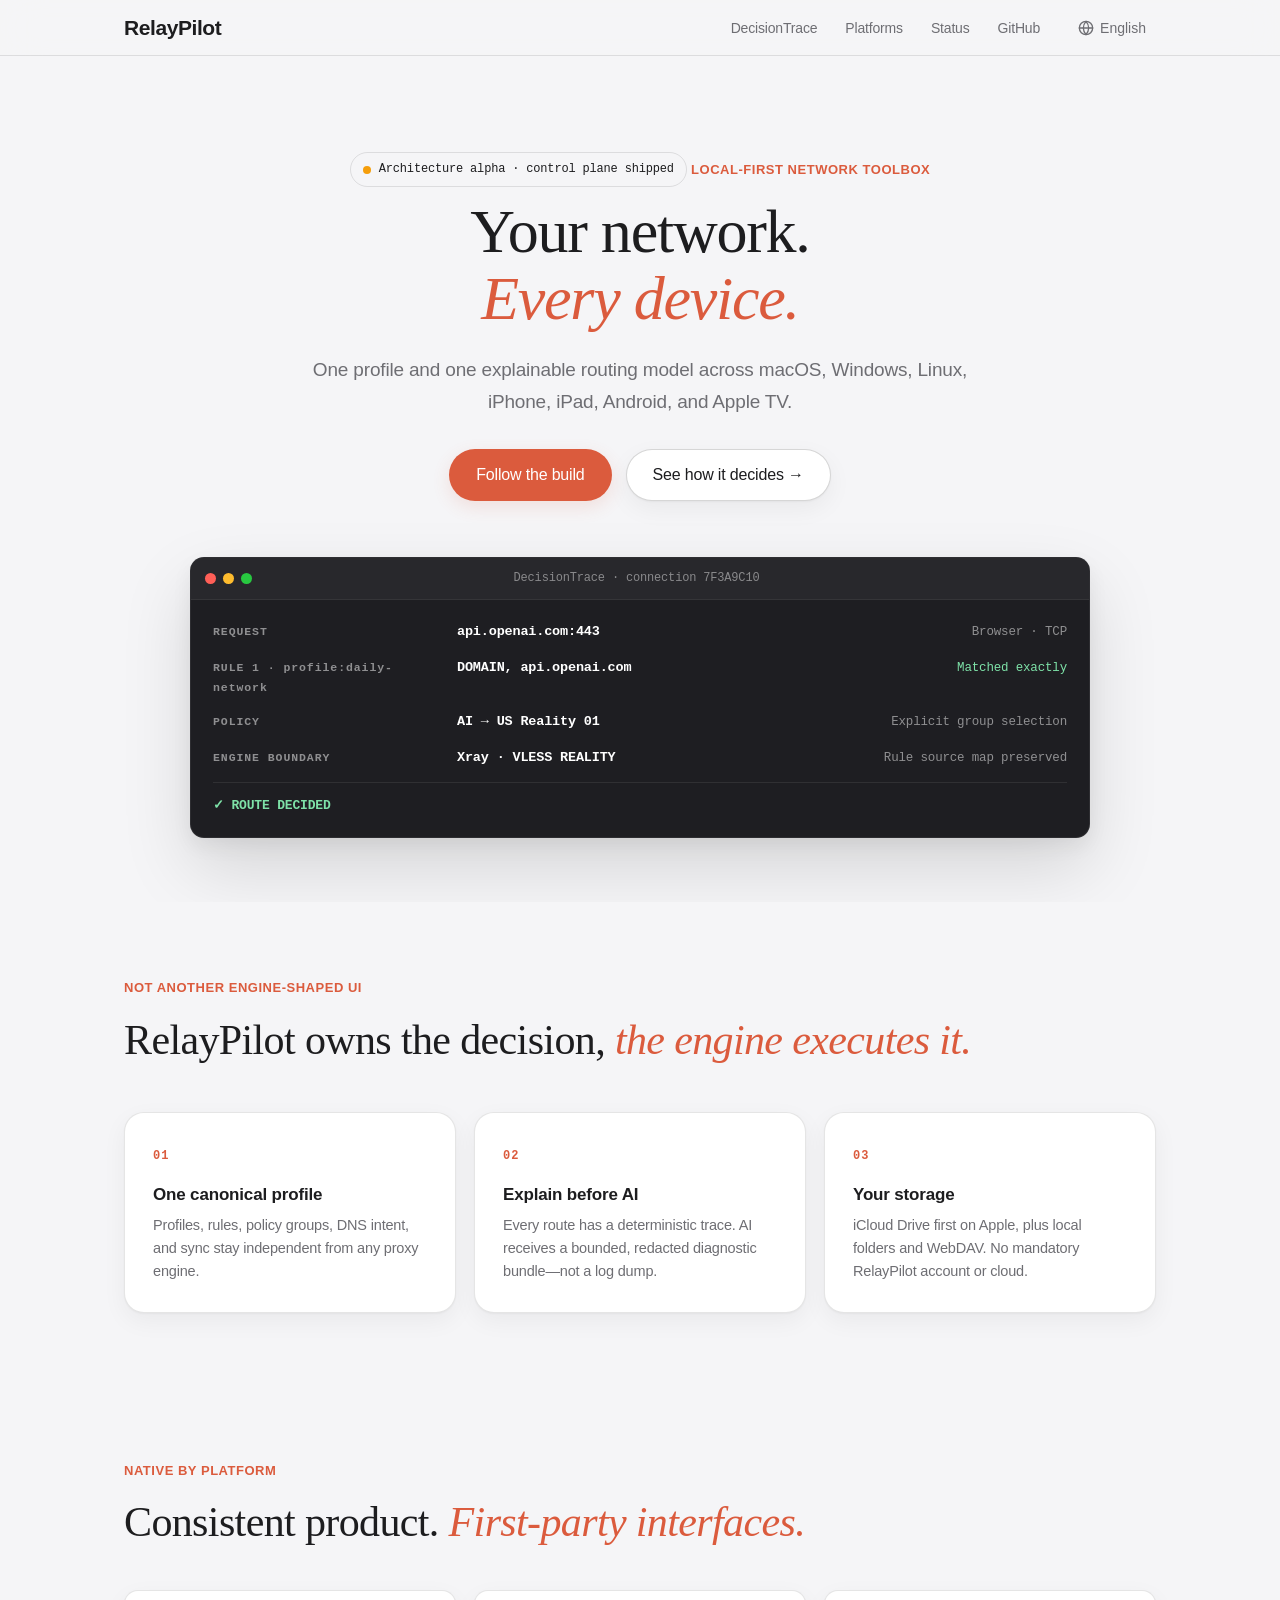
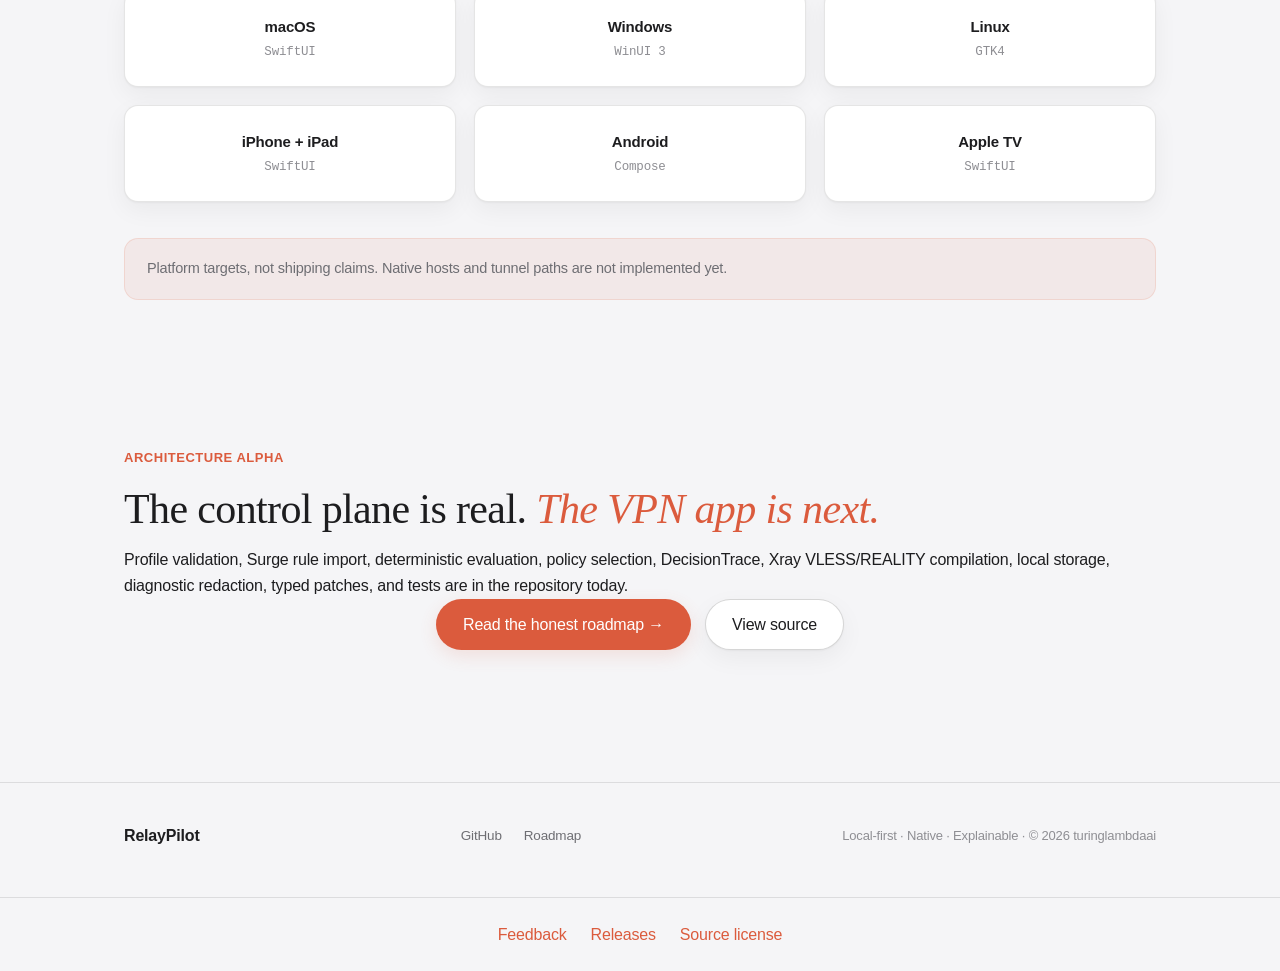
==== commit 6db3a90c: "docs: align maintenance scope, delivery handoff and feedback" ====
--- a/site/index.html
+++ b/site/index.html
@@ -21,6 +21,11 @@
     .trace-verdict { border-top:1px solid rgba(255,255,255,.08); padding-top:12px; color:#7EE2A8; font-weight:600; font-size:13px; }
     @media (max-width:700px){ .trace-line { grid-template-columns:1fr; gap:2px; } .trace-note { text-align:left; } }
   </style>
+<style>
+  #product-support { display:flex; flex-wrap:wrap; justify-content:center; gap:12px 24px; padding:24px; font:inherit; border-top:1px solid var(--border, #a8a29e); }
+  #product-support a:focus-visible { outline:2px solid currentColor; outline-offset:4px; }
+  html:lang(en) #product-support .support-zh, html:lang(zh) #product-support .support-en { display:none; }
+</style>
 </head>
 <body>
   <nav class="nav-container">
@@ -123,6 +128,7 @@
       <div class="footer-note" data-en="Local-first · Native · Explainable · © 2026 turinglambdaai" data-zh="Local-first · 原生 · 可解释 · © 2026 turinglambdaai">Local-first · Native · Explainable · © 2026 turinglambdaai</div>
     </div>
   </footer>
+<nav id="product-support" aria-label="Support / 支持"><a href="https://github.com/turinglambdaai/relaypilot/issues"><span class="support-zh">反馈</span><span class="support-en" lang="en">Feedback</span></a> <a href="https://github.com/turinglambdaai/relaypilot/releases"><span class="support-zh">发布与更新</span><span class="support-en" lang="en">Releases</span></a> <a href="https://github.com/turinglambdaai/relaypilot/blob/main/LICENSE"><span class="support-zh">源码许可</span><span class="support-en" lang="en">Source license</span></a></nav>
 
   <script>
     // Unified language policy: explicit choice wins; otherwise follow system/browser locale.
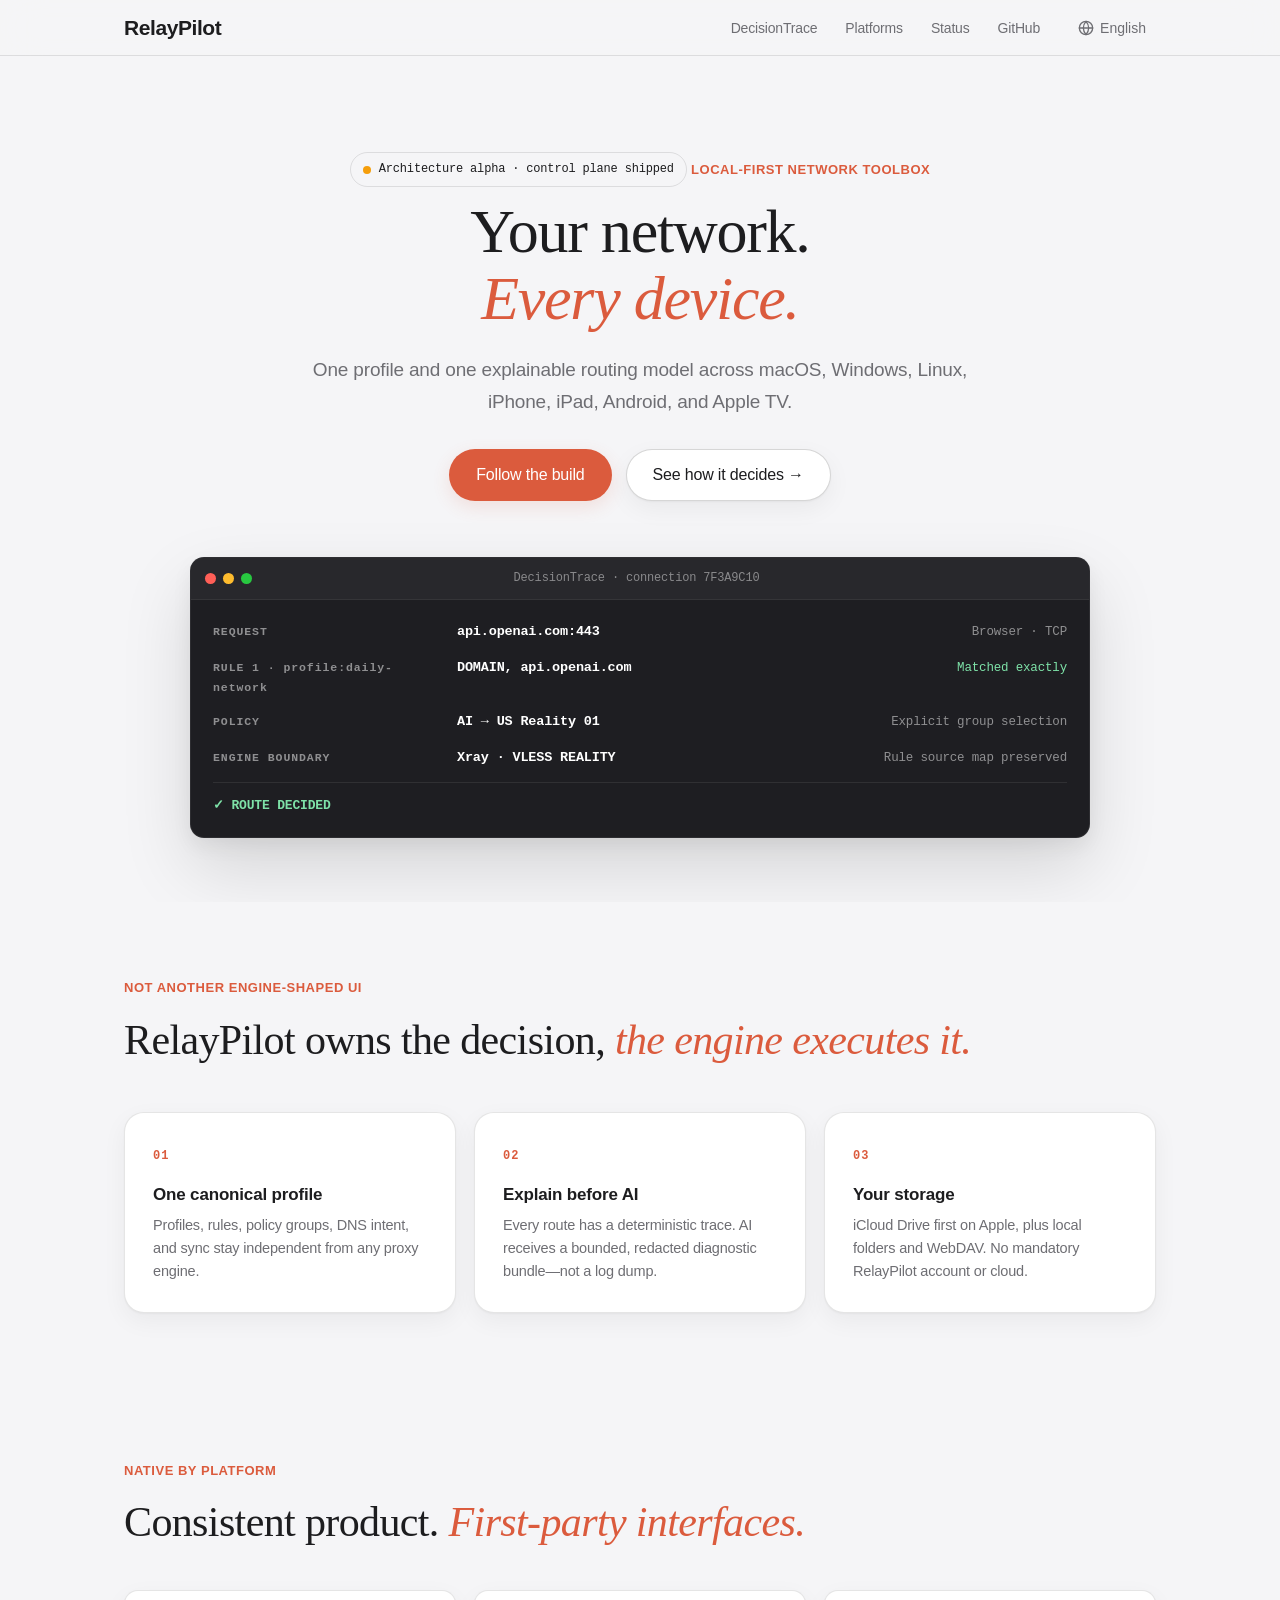
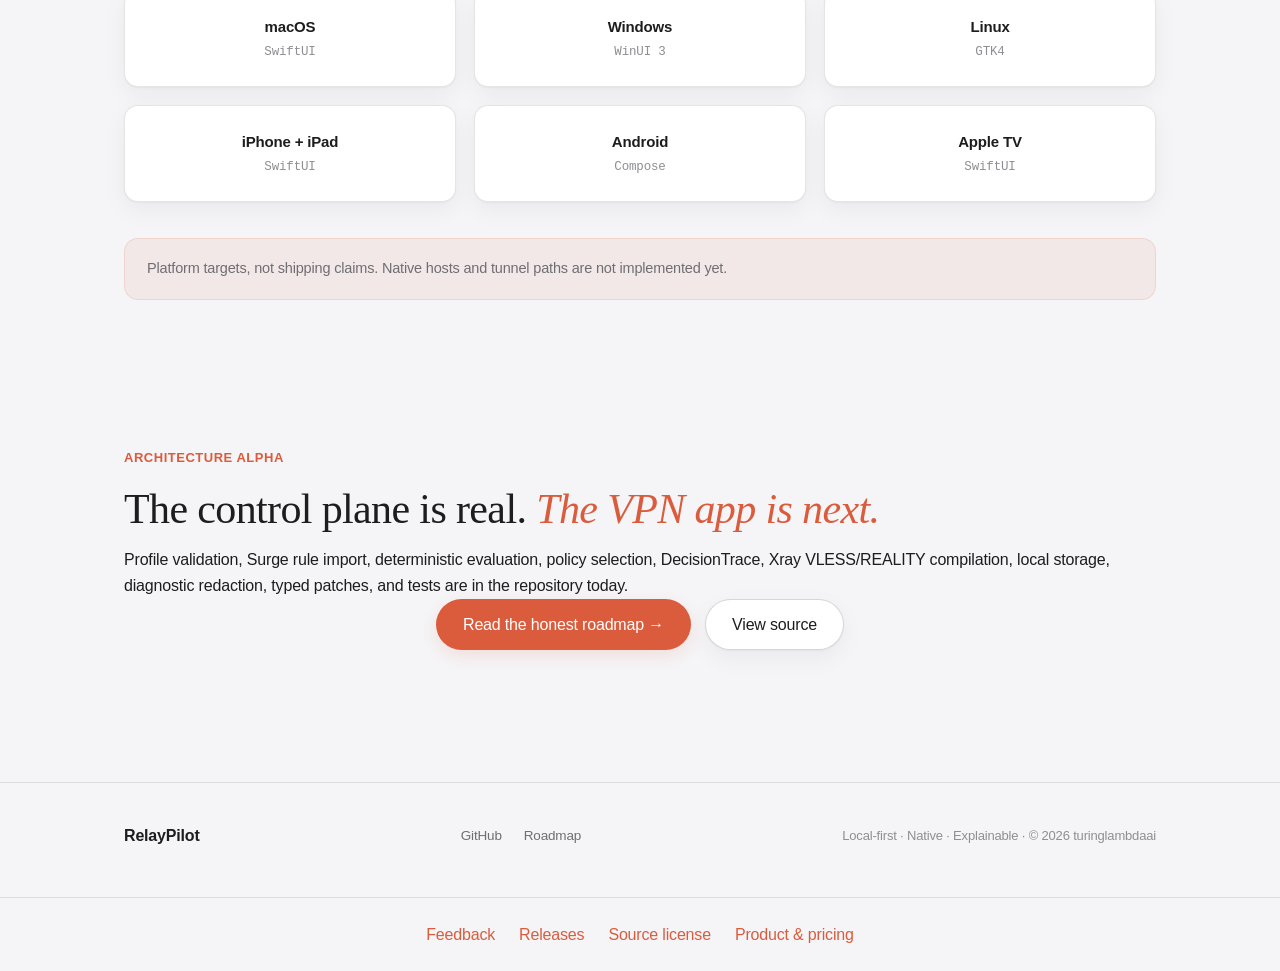
==== commit 189c8ee6: "docs: define launch pricing, free boundaries and commercial release gates" ====
--- a/site/index.html
+++ b/site/index.html
@@ -128,7 +128,7 @@
       <div class="footer-note" data-en="Local-first · Native · Explainable · © 2026 turinglambdaai" data-zh="Local-first · 原生 · 可解释 · © 2026 turinglambdaai">Local-first · Native · Explainable · © 2026 turinglambdaai</div>
     </div>
   </footer>
-<nav id="product-support" aria-label="Support / 支持"><a href="https://github.com/turinglambdaai/relaypilot/issues"><span class="support-zh">反馈</span><span class="support-en" lang="en">Feedback</span></a> <a href="https://github.com/turinglambdaai/relaypilot/releases"><span class="support-zh">发布与更新</span><span class="support-en" lang="en">Releases</span></a> <a href="https://github.com/turinglambdaai/relaypilot/blob/main/LICENSE"><span class="support-zh">源码许可</span><span class="support-en" lang="en">Source license</span></a></nav>
+<nav id="product-support" aria-label="Support / 支持"><a href="https://github.com/turinglambdaai/relaypilot/issues"><span class="support-zh">反馈</span><span class="support-en" lang="en">Feedback</span></a> <a href="https://github.com/turinglambdaai/relaypilot/releases"><span class="support-zh">发布与更新</span><span class="support-en" lang="en">Releases</span></a> <a href="https://github.com/turinglambdaai/relaypilot/blob/main/LICENSE"><span class="support-zh">源码许可</span><span class="support-en" lang="en">Source license</span></a> <a href="https://github.com/turinglambdaai/relaypilot/blob/main/PRICING.md"><span class="support-zh">产品与收费方案</span><span class="support-en" lang="en">Product & pricing</span></a></nav>
 
   <script>
     // Unified language policy: explicit choice wins; otherwise follow system/browser locale.
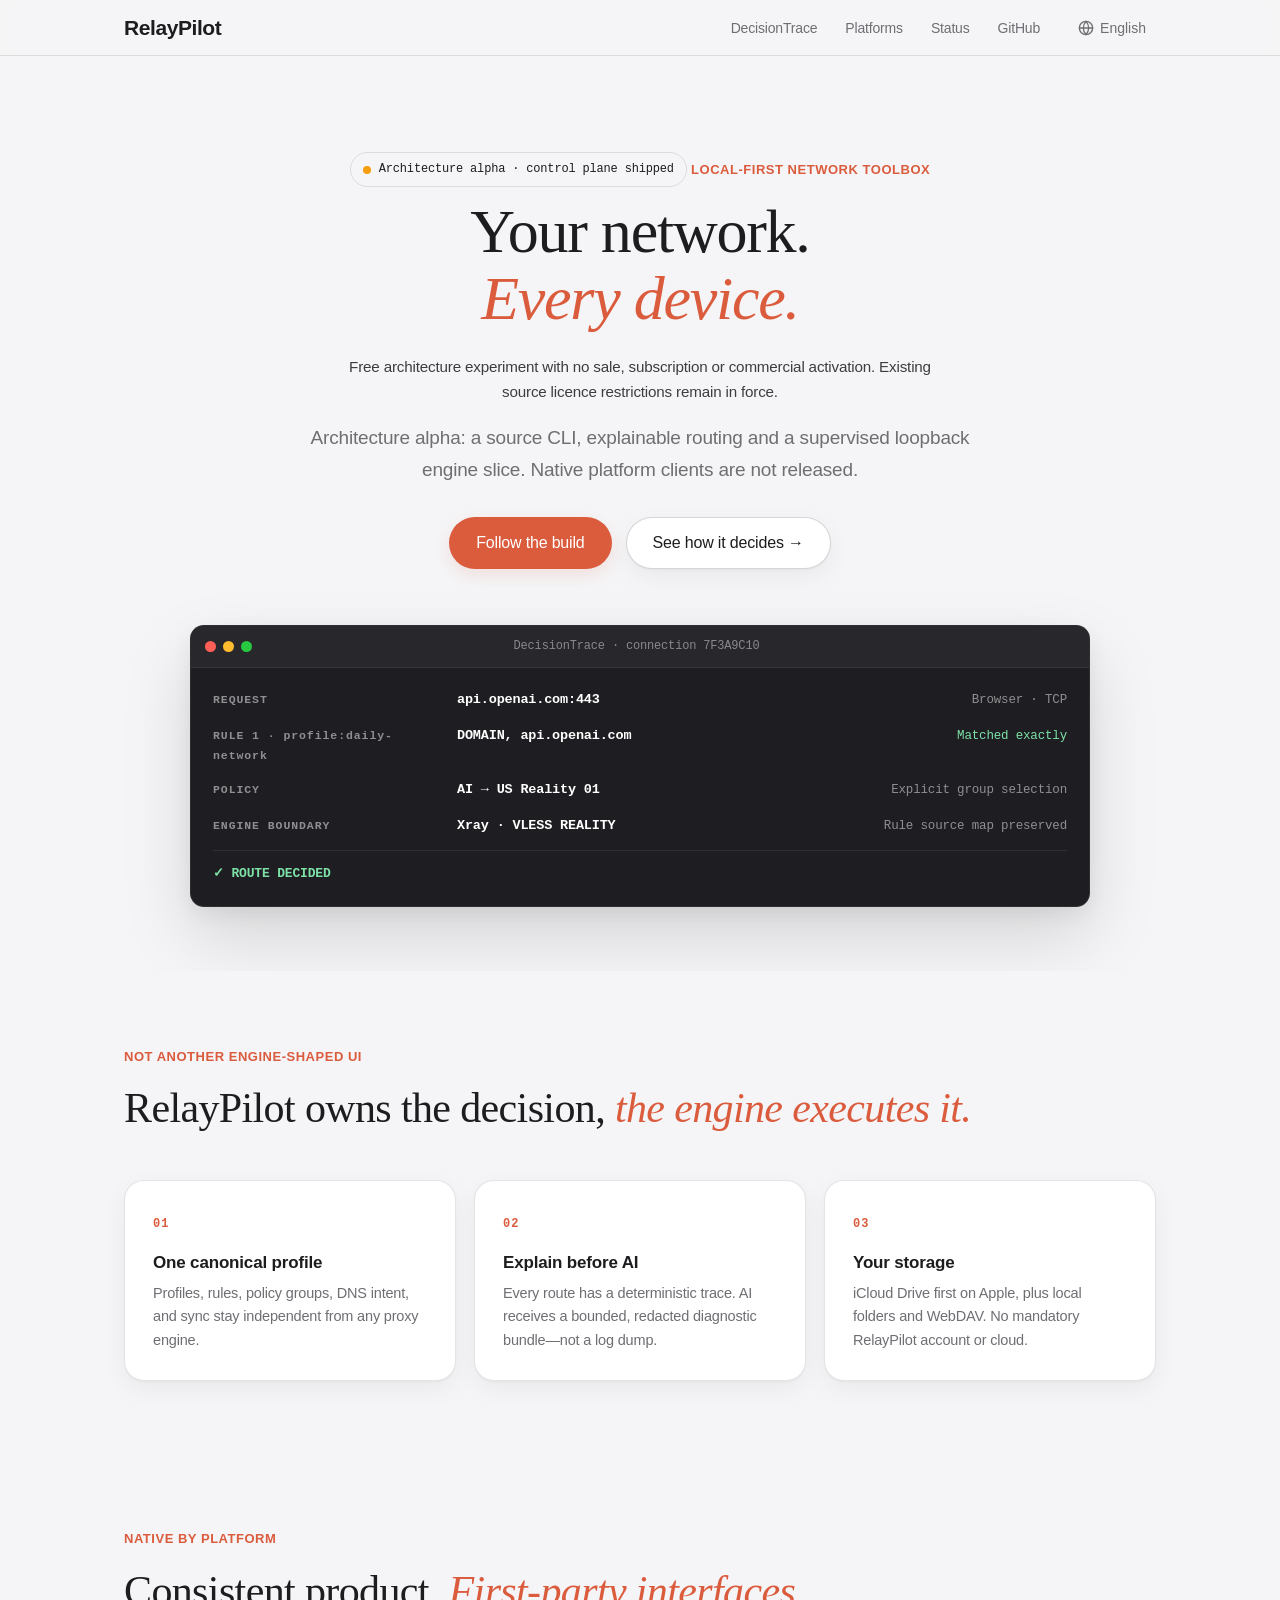
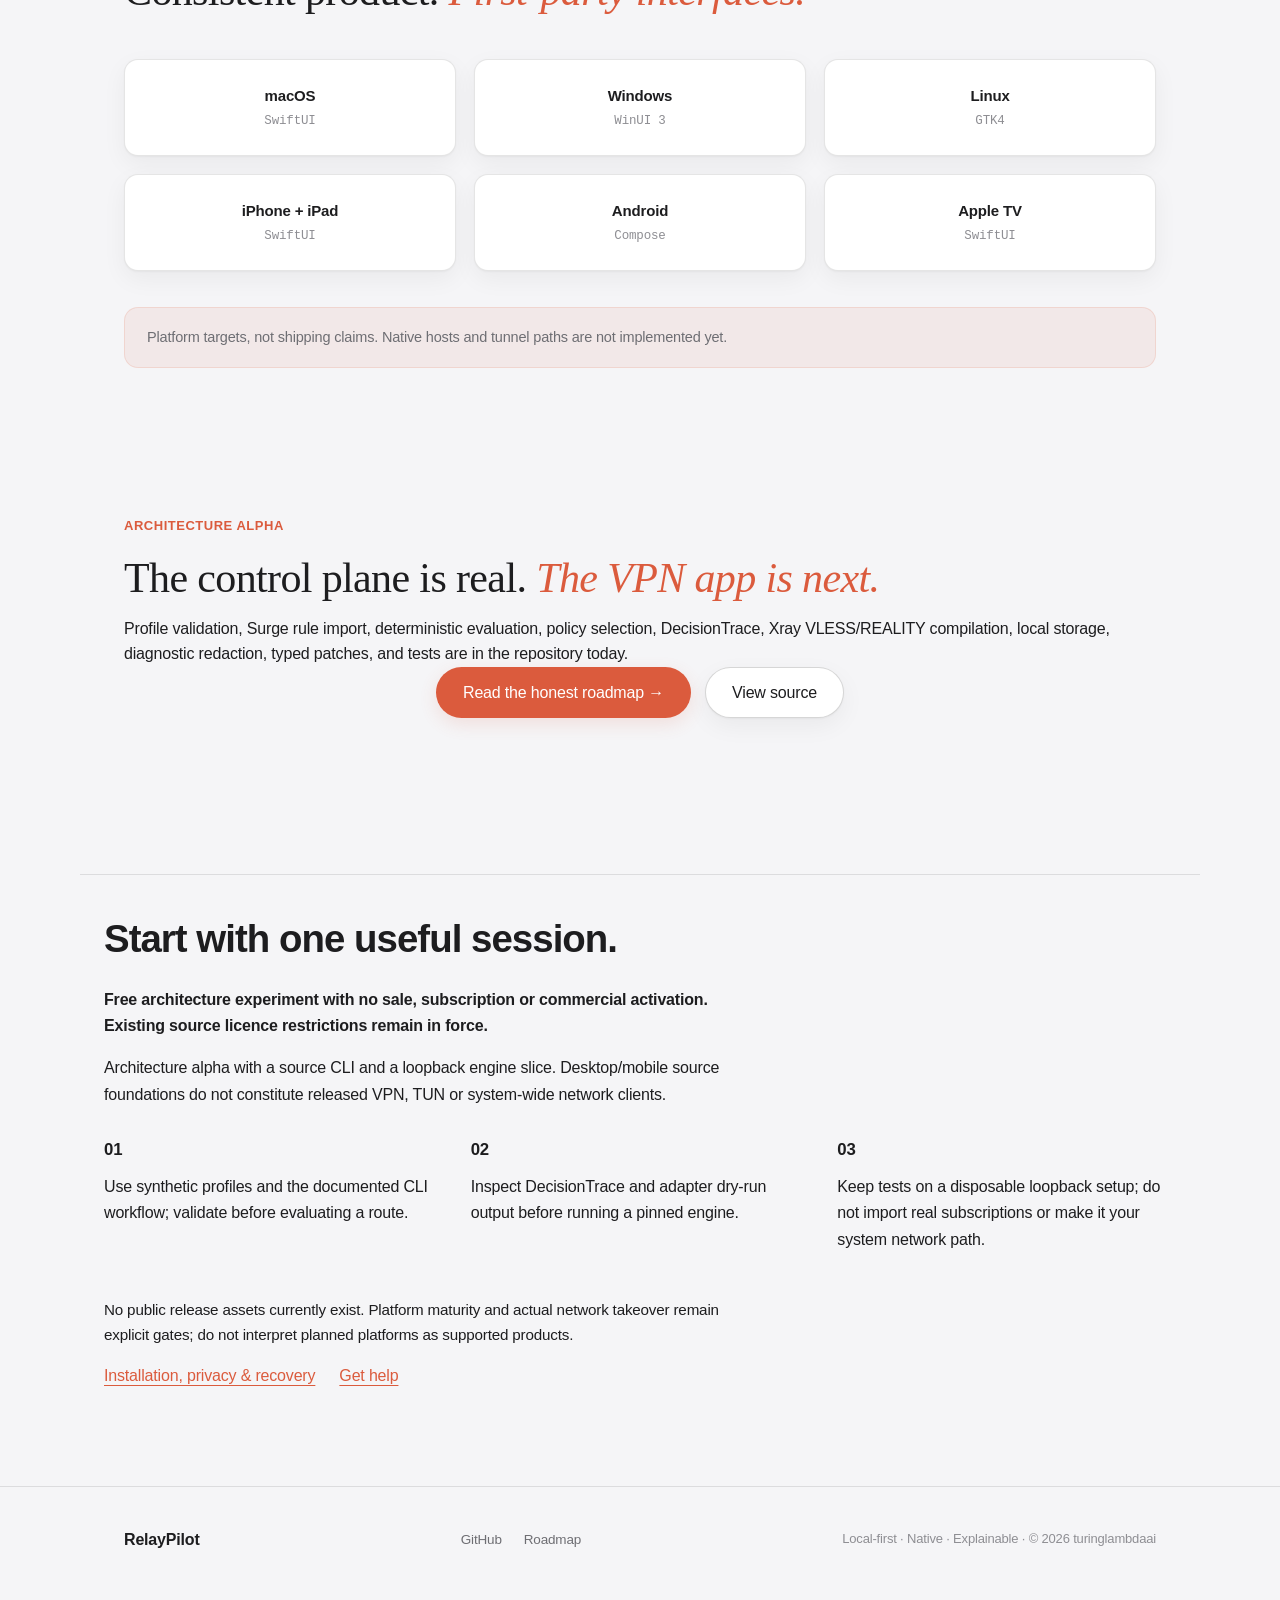
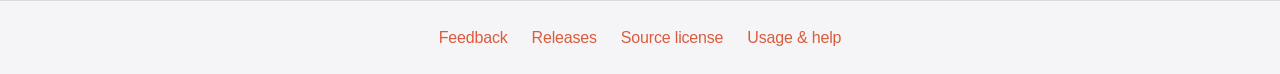
==== commit aee4cfb1: "docs: align product homepage, reading and support paths Provide paired English/Chinese public guidan" ====
--- a/site/index.html
+++ b/site/index.html
@@ -26,6 +26,13 @@
   #product-support a:focus-visible { outline:2px solid currentColor; outline-offset:4px; }
   html:lang(en) #product-support .support-zh, html:lang(zh) #product-support .support-en { display:none; }
 </style>
+<style id="product-start-style">
+.product-availability{font-size:.95rem;line-height:1.65;max-width:72ch;margin:18px 0;opacity:.85} .hero .product-availability{margin-left:auto;margin-right:auto}
+.product-start{max-width:1120px;margin:64px auto;padding:32px 24px;border-top:1px solid var(--border,#aaa);font:inherit;line-height:1.65}
+.product-start h2{font-size:clamp(1.7rem,3vw,2.4rem);letter-spacing:-.025em;margin:0 0 16px}.product-start h3{font-size:1.05rem;margin:0 0 10px}.product-start p{margin:0 0 16px;max-width:74ch}.product-start-grid{display:grid;grid-template-columns:repeat(3,minmax(0,1fr));gap:28px;margin:28px 0}.product-start a{text-decoration:underline;text-underline-offset:4px;overflow-wrap:anywhere}.product-start a:focus-visible{outline:2px solid currentColor;outline-offset:5px}.product-start .start-links{display:flex;gap:16px 24px;flex-wrap:wrap}.product-start .start-status{font-weight:600}.product-start .start-limits{font-size:.95em}
+html:lang(en) .reader-zh,html:lang(zh) .reader-en{display:none!important}@media(max-width:700px){.product-start{margin:40px auto;padding:24px 20px}.product-start-grid{grid-template-columns:1fr;gap:18px}}
+</style>
+<style>.lang-menu li.lang-choice{padding:0}.lang-menu .lang-choice button{display:block;width:100%;padding:8px 12px;border:0;background:transparent;color:inherit;font:inherit;text-align:left;cursor:pointer}.lang-menu .lang-choice button:focus-visible{outline:2px solid currentColor;outline-offset:-2px;border-radius:4px}</style>
 </head>
 <body>
   <nav class="nav-container">
@@ -42,8 +49,8 @@
             <span id="current-lang-label" data-en="English" data-zh="简体中文">English</span>
           </button>
           <ul class="lang-menu">
-            <li onclick="setLanguage('en')">English</li>
-            <li onclick="setLanguage('zh')">简体中文</li>
+            <li class="lang-choice"><button type="button" onclick="setLanguage('en')">English</button></li>
+            <li class="lang-choice"><button type="button" onclick="setLanguage('zh')">简体中文</button></li>
           </ul>
         </li>
       </ul>
@@ -55,7 +62,8 @@
       <div class="status-pill"><span class="status-dot"></span><span data-en="Architecture alpha · control plane shipped" data-zh="架构 Alpha · 控制平面已交付">Architecture alpha · control plane shipped</span></div>
       <span class="eyebrow" data-en="Local-first network toolbox" data-zh="LOCAL-FIRST 原生网络工具箱">Local-first network toolbox</span>
       <h1><span data-en="Your network." data-zh="你的网络，">Your network.</span> <span class="accent" data-en="Every device." data-zh="每一台设备。">Every device.</span></h1>
-      <p class="lead" data-en="One profile and one explainable routing model across macOS, Windows, Linux, iPhone, iPad, Android, and Apple TV." data-zh="macOS、Windows、Linux、iPhone、iPad、Android 和 Apple TV 使用同一套 Profile 与可解释路由模型。">One profile and one explainable routing model across macOS, Windows, Linux, iPhone, iPad, Android, and Apple TV.</p>
+<p class="reader-en product-availability" lang="en">Free architecture experiment with no sale, subscription or commercial activation. Existing source licence restrictions remain in force.</p><p class="reader-zh product-availability" lang="zh">免费架构实验，不销售、不订阅、不接商业激活；现行源码许可限制仍然有效。</p>
+      <p class="lead" data-en="Architecture alpha: a source CLI, explainable routing and a supervised loopback engine slice. Native platform clients are not released." data-zh="架构 Alpha：源码 CLI、可解释路由与受监督回环引擎纵切。原生平台客户端尚未发布。">Architecture alpha: a source CLI, explainable routing and a supervised loopback engine slice. Native platform clients are not released.</p>
       <div class="hero-buttons">
         <a href="https://github.com/turinglambdaai/relaypilot" class="btn btn-primary" data-en="Follow the build" data-zh="关注开发进展">Follow the build</a>
         <a href="#trace" class="btn btn-secondary" data-en="See how it decides →" data-zh="看它如何决策 →">See how it decides →</a>
@@ -66,7 +74,7 @@
             <div class="window-controls"><span class="traffic-light close"></span><span class="traffic-light minimize"></span><span class="traffic-light maximize"></span></div>
             <div class="window-title">DecisionTrace · connection 7F3A9C10</div>
           </div>
-          <div class="code-body trace-body">
+          <div class="code-body trace-body" id="trace">
             <div class="trace-line"><span class="trace-label" data-en="REQUEST" data-zh="请求">REQUEST</span><span class="trace-main">api.openai.com:443</span><span class="trace-note" data-en="Browser · TCP" data-zh="浏览器 · TCP">Browser · TCP</span></div>
             <div class="trace-line"><span class="trace-label" data-en="RULE 1 · profile:daily-network" data-zh="规则 1 · profile:daily-network">RULE 1 · profile:daily-network</span><span class="trace-main">DOMAIN, api.openai.com</span><span class="trace-note ok" data-en="Matched exactly" data-zh="精确匹配">Matched exactly</span></div>
             <div class="trace-line"><span class="trace-label" data-en="POLICY" data-zh="策略">POLICY</span><span class="trace-main">AI → US Reality 01</span><span class="trace-note" data-en="Explicit group selection" data-zh="策略组显式选择">Explicit group selection</span></div>
@@ -118,7 +126,10 @@
     </div>
   </section>
 
-  <footer>
+  <section id="start-here" class="product-start" aria-label="Get started / 开始使用">
+<h2 class="reader-en " lang="en">Start with one useful session.</h2><h2 class="reader-zh " lang="zh">从一次有效使用开始。</h2><p class="reader-en start-status" lang="en">Free architecture experiment with no sale, subscription or commercial activation. Existing source licence restrictions remain in force.</p><p class="reader-zh start-status" lang="zh">免费架构实验，不销售、不订阅、不接商业激活；现行源码许可限制仍然有效。</p><p class="reader-en " lang="en">Architecture alpha with a source CLI and a loopback engine slice. Desktop/mobile source foundations do not constitute released VPN, TUN or system-wide network clients.</p><p class="reader-zh " lang="zh">架构 Alpha，已有源码 CLI 与回环引擎纵切。桌面或移动源码基础不等于已发布的 VPN、TUN 或系统全局网络客户端。</p><div class="product-start-grid"><article><h3 class="reader-en " lang="en">01</h3><h3 class="reader-zh " lang="zh">01</h3><p class="reader-en " lang="en">Use synthetic profiles and the documented CLI workflow; validate before evaluating a route.</p><p class="reader-zh " lang="zh">使用合成 profile 和已文档化的 CLI 工作流，先校验再求值路由。</p></article><article><h3 class="reader-en " lang="en">02</h3><h3 class="reader-zh " lang="zh">02</h3><p class="reader-en " lang="en">Inspect DecisionTrace and adapter dry-run output before running a pinned engine.</p><p class="reader-zh " lang="zh">运行固定版本引擎前，先检查 DecisionTrace 和适配器 dry-run 输出。</p></article><article><h3 class="reader-en " lang="en">03</h3><h3 class="reader-zh " lang="zh">03</h3><p class="reader-en " lang="en">Keep tests on a disposable loopback setup; do not import real subscriptions or make it your system network path.</p><p class="reader-zh " lang="zh">测试保留在可丢弃的回环环境，不导入真实订阅，也不将其用作系统网络通道。</p></article></div><p class="reader-en start-limits" lang="en">No public release assets currently exist. Platform maturity and actual network takeover remain explicit gates; do not interpret planned platforms as supported products.</p><p class="reader-zh start-limits" lang="zh">当前没有公开发行附件。平台成熟度与实际网络接管仍需明确验收；规划平台不等于已支持产品。</p><div class="start-links"><a class="reader-en" lang="en" href="https://github.com/turinglambdaai/relaypilot/blob/main/docs/USER-GUIDE.md">Installation, privacy &amp; recovery</a><a class="reader-zh" lang="zh" href="https://github.com/turinglambdaai/relaypilot/blob/main/docs/USER-GUIDE.zh-CN.md">安装、隐私与恢复</a><a href="https://github.com/turinglambdaai/relaypilot/issues"><span class="reader-en " lang="en">Get help</span><span class="reader-zh " lang="zh">反馈与帮助</span></a></div>
+</section>
+<footer>
     <div class="footer-content">
       <div class="footer-brand">RelayPilot</div>
       <div class="footer-links">
@@ -128,7 +139,7 @@
       <div class="footer-note" data-en="Local-first · Native · Explainable · © 2026 turinglambdaai" data-zh="Local-first · 原生 · 可解释 · © 2026 turinglambdaai">Local-first · Native · Explainable · © 2026 turinglambdaai</div>
     </div>
   </footer>
-<nav id="product-support" aria-label="Support / 支持"><a href="https://github.com/turinglambdaai/relaypilot/issues"><span class="support-zh">反馈</span><span class="support-en" lang="en">Feedback</span></a> <a href="https://github.com/turinglambdaai/relaypilot/releases"><span class="support-zh">发布与更新</span><span class="support-en" lang="en">Releases</span></a> <a href="https://github.com/turinglambdaai/relaypilot/blob/main/LICENSE"><span class="support-zh">源码许可</span><span class="support-en" lang="en">Source license</span></a> <a href="https://github.com/turinglambdaai/relaypilot/blob/main/PRICING.md"><span class="support-zh">产品与收费方案</span><span class="support-en" lang="en">Product & pricing</span></a></nav>
+<nav id="product-support" aria-label="Support / 支持"><a href="https://github.com/turinglambdaai/relaypilot/issues"><span class="support-zh">反馈</span><span class="support-en" lang="en">Feedback</span></a> <a href="https://github.com/turinglambdaai/relaypilot/releases"><span class="support-zh">发布与更新</span><span class="support-en" lang="en">Releases</span></a> <a href="https://github.com/turinglambdaai/relaypilot/blob/main/LICENSE"><span class="support-zh">源码许可</span><span class="support-en" lang="en">Source license</span></a> <a class="support-zh" href="https://github.com/turinglambdaai/relaypilot/blob/main/docs/USER-GUIDE.zh-CN.md">使用与帮助</a> <a class="support-en" lang="en" href="https://github.com/turinglambdaai/relaypilot/blob/main/docs/USER-GUIDE.md">Usage & help</a></nav>
 
   <script>
     // Unified language policy: explicit choice wins; otherwise follow system/browser locale.
